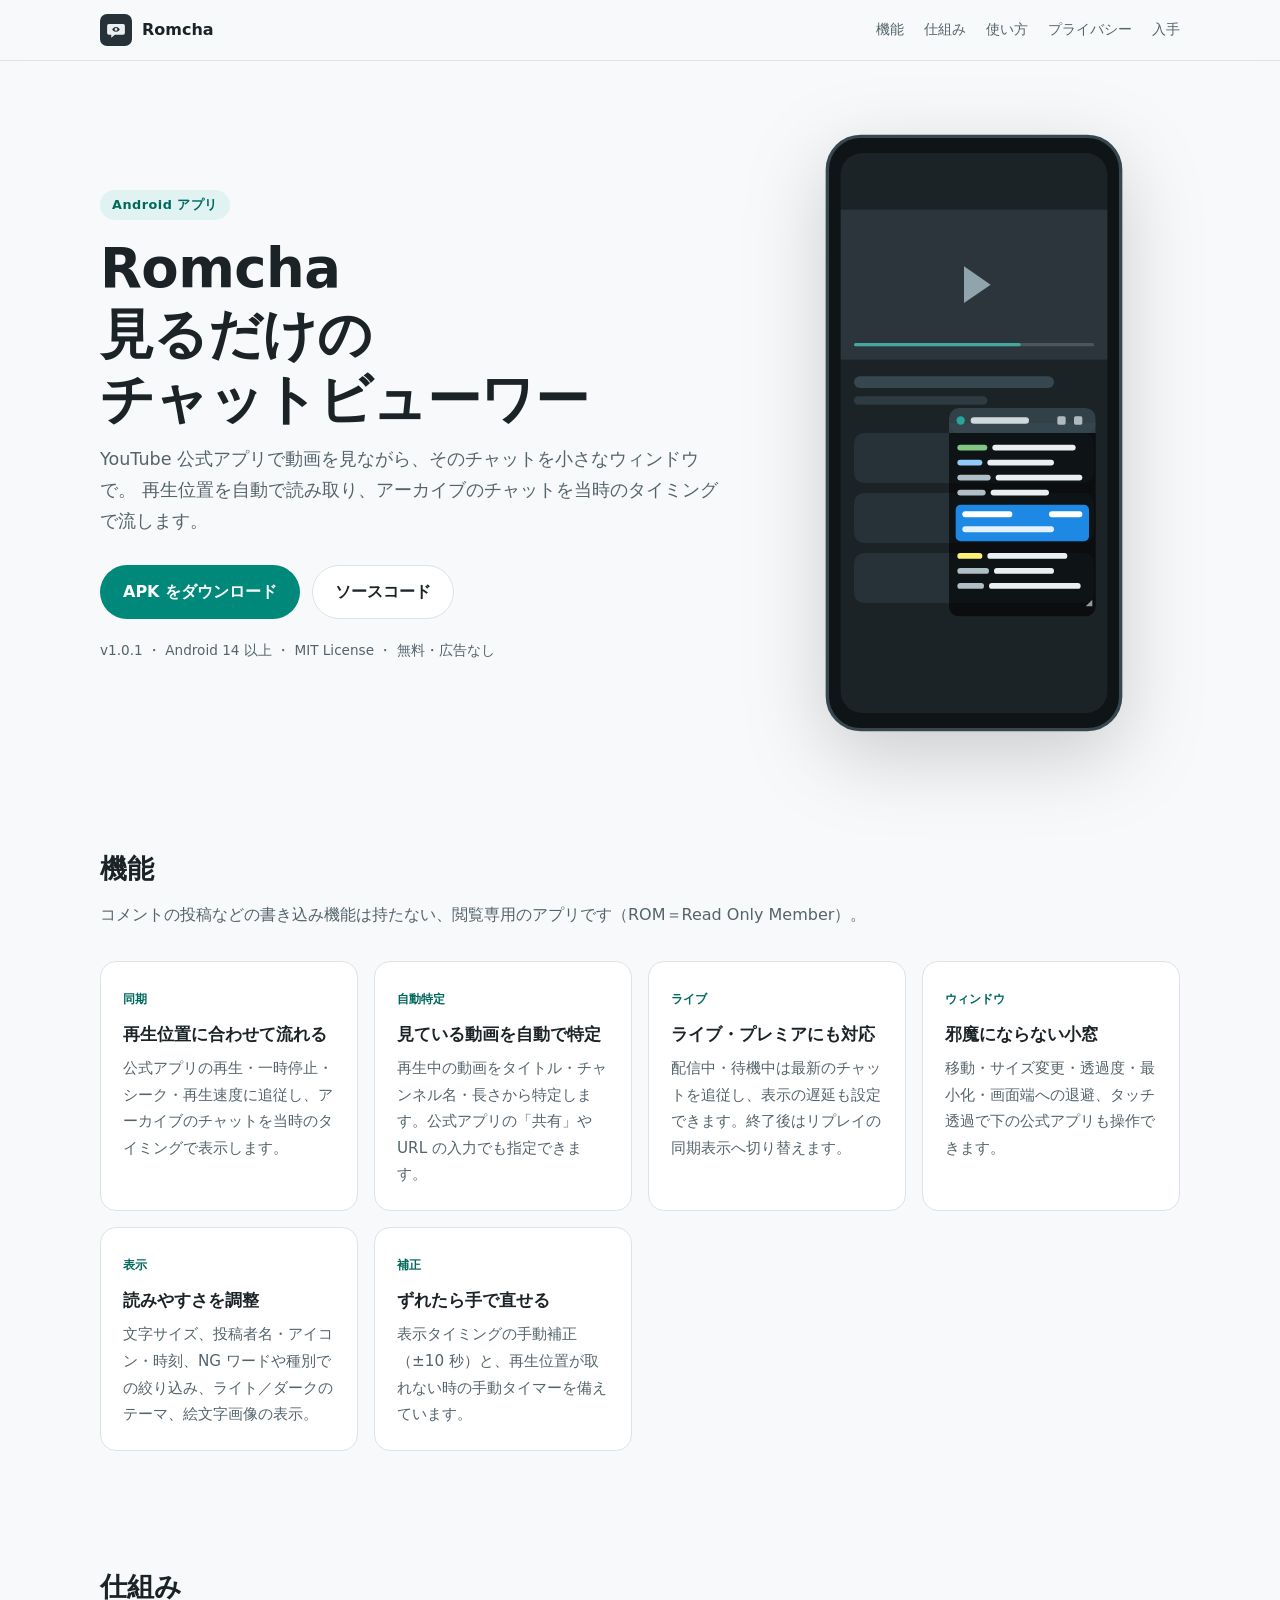
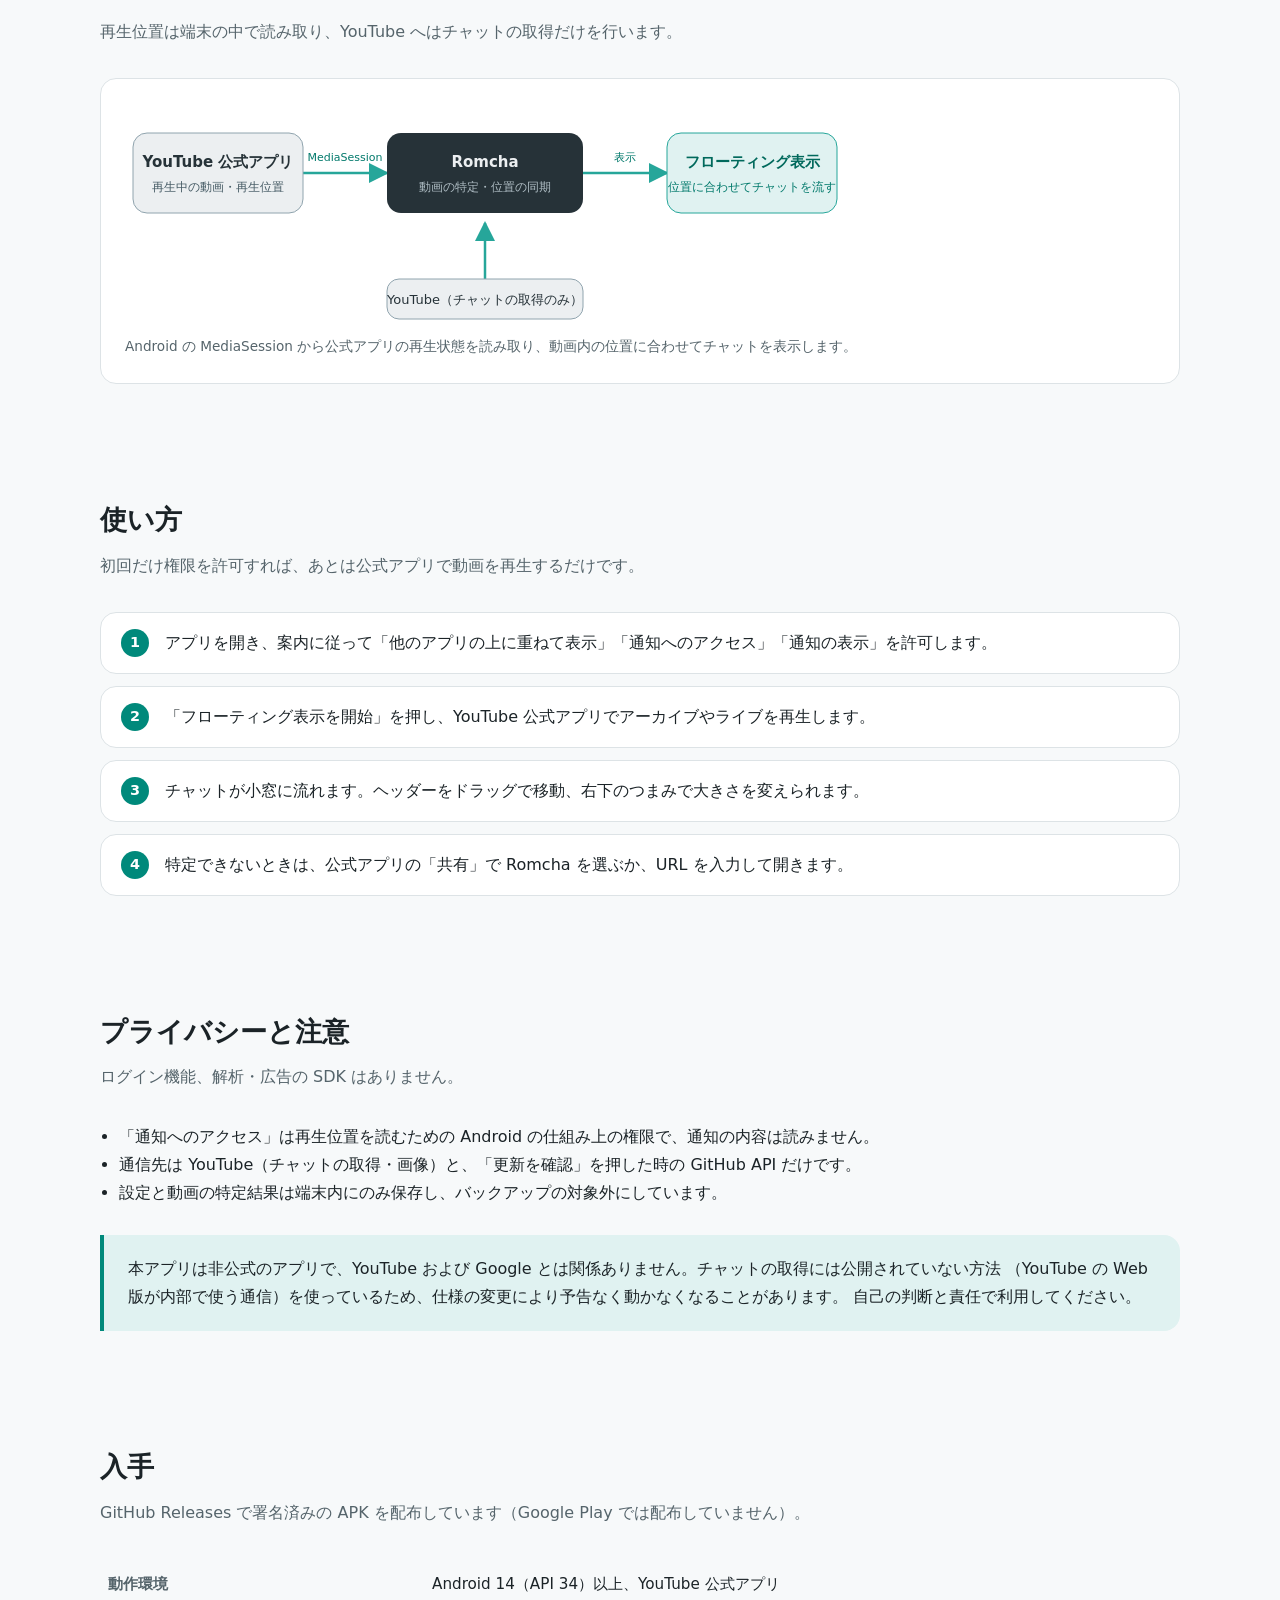
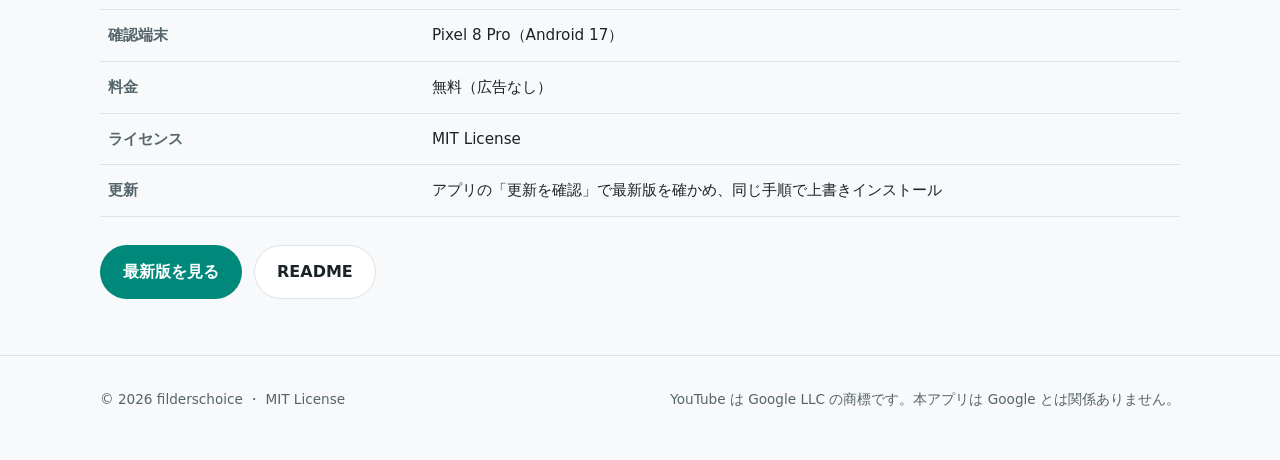
==== index.html @ c7da594e "docs: 📝 v1.0.1 の公開を README・site・DESIGN・BACKLOG・CHANGELOG へ反映 (#8) v1.0.1 の GitHub Release 公開（タグ v1.0" ====
<!doctype html>
<!--
  アプリ紹介ポートフォリオ（テンプレート兼 Romcha 版）。使い方は site/README.md。
  他アプリへ流用するときは「TEMPLATE:」の付いた箇所を差し替え、不要なセクションは丸ごと削除する。
  外部フォント・外部スクリプトは読み込まない（閲覧者の情報を第三者へ送らないため）。
-->
<html lang="ja">
<head>
  <meta charset="utf-8">
  <meta name="viewport" content="width=device-width, initial-scale=1">
  <!-- TEMPLATE: タイトル・説明・テーマ色 -->
  <title>Romcha（ロムチャ）— 見るだけのフローティングチャットビューワー</title>
  <meta name="description" content="YouTube 公式アプリと同期して、アーカイブやライブのチャットをフローティングウィンドウで表示する Android アプリ。">
  <meta name="theme-color" content="#263238">
  <meta property="og:type" content="website">
  <meta property="og:title" content="Romcha（ロムチャ）">
  <meta property="og:description" content="YouTube 公式アプリと同期する、見るだけのフローティングチャットビューワー（Android）">
  <link rel="icon" href="assets/icon.svg" type="image/svg+xml">
  <link rel="stylesheet" href="style.css">
</head>
<body>
  <header class="site-header">
    <div class="container">
      <a class="brand" href="#top">
        <img src="assets/icon.svg" alt="" width="32" height="32">
        <span>Romcha</span>
      </a>
      <nav class="nav" aria-label="ページ内の移動">
        <a href="#features">機能</a>
        <a href="#how">仕組み</a>
        <a href="#usage">使い方</a>
        <a href="#privacy">プライバシー</a>
        <a href="#download">入手</a>
      </nav>
    </div>
  </header>

  <main id="top">
    <!-- ================= ヒーロー ================= -->
    <section class="hero">
      <div class="container">
        <div>
          <!-- TEMPLATE: 分類・アプリ名・一言説明・ボタン -->
          <span class="eyebrow">Android アプリ</span>
          <h1>Romcha<br>見るだけの<br>チャットビューワー</h1>
          <p class="lead">
            YouTube 公式アプリで動画を見ながら、そのチャットを小さなウィンドウで。
            再生位置を自動で読み取り、アーカイブのチャットを当時のタイミングで流します。
          </p>
          <div class="actions">
            <a class="button primary" href="https://github.com/filderschoice/romcha/releases/latest">APK をダウンロード</a>
            <a class="button" href="https://github.com/filderschoice/romcha">ソースコード</a>
          </div>
          <p class="meta">v1.0.1 ・ Android 14 以上 ・ MIT License ・ 無料・広告なし</p>
        </div>
        <div class="hero-visual">
          <img src="assets/screen.svg" alt="動画アプリの上に半透明のチャットウィンドウが重なる画面の図解" width="360" height="720">
        </div>
      </div>
    </section>

    <!-- ================= 機能 ================= -->
    <section id="features">
      <div class="container">
        <h2>機能</h2>
        <p class="section-lead">コメントの投稿などの書き込み機能は持たない、閲覧専用のアプリです（ROM＝Read Only Member）。</p>
        <!-- TEMPLATE: 機能カード（1 枚 = 1 つの li） -->
        <ul class="features">
          <li class="card">
            <span class="tag">同期</span>
            <h3>再生位置に合わせて流れる</h3>
            <p>公式アプリの再生・一時停止・シーク・再生速度に追従し、アーカイブのチャットを当時のタイミングで表示します。</p>
          </li>
          <li class="card">
            <span class="tag">自動特定</span>
            <h3>見ている動画を自動で特定</h3>
            <p>再生中の動画をタイトル・チャンネル名・長さから特定します。公式アプリの「共有」や URL の入力でも指定できます。</p>
          </li>
          <li class="card">
            <span class="tag">ライブ</span>
            <h3>ライブ・プレミアにも対応</h3>
            <p>配信中・待機中は最新のチャットを追従し、表示の遅延も設定できます。終了後はリプレイの同期表示へ切り替えます。</p>
          </li>
          <li class="card">
            <span class="tag">ウィンドウ</span>
            <h3>邪魔にならない小窓</h3>
            <p>移動・サイズ変更・透過度・最小化・画面端への退避、タッチ透過で下の公式アプリも操作できます。</p>
          </li>
          <li class="card">
            <span class="tag">表示</span>
            <h3>読みやすさを調整</h3>
            <p>文字サイズ、投稿者名・アイコン・時刻、NG ワードや種別での絞り込み、ライト／ダークのテーマ、絵文字画像の表示。</p>
          </li>
          <li class="card">
            <span class="tag">補正</span>
            <h3>ずれたら手で直せる</h3>
            <p>表示タイミングの手動補正（±10 秒）と、再生位置が取れない時の手動タイマーを備えています。</p>
          </li>
        </ul>
      </div>
    </section>

    <!-- ================= 仕組み ================= -->
    <section id="how">
      <div class="container">
        <h2>仕組み</h2>
        <p class="section-lead">再生位置は端末の中で読み取り、YouTube へはチャットの取得だけを行います。</p>
        <!-- TEMPLATE: 構成図 -->
        <figure class="figure">
          <img src="assets/how-it-works.svg" alt="公式アプリの再生位置を Romcha が読み取り、YouTube から取得したチャットを位置に合わせてフローティング表示する流れ" width="720" height="220">
          <figcaption>
            Android の MediaSession から公式アプリの再生状態を読み取り、動画内の位置に合わせてチャットを表示します。
          </figcaption>
        </figure>
      </div>
    </section>

    <!-- ================= 使い方 ================= -->
    <section id="usage">
      <div class="container">
        <h2>使い方</h2>
        <p class="section-lead">初回だけ権限を許可すれば、あとは公式アプリで動画を再生するだけです。</p>
        <!-- TEMPLATE: 手順（1 行 = 1 つの li） -->
        <ol class="steps">
          <li>アプリを開き、案内に従って「他のアプリの上に重ねて表示」「通知へのアクセス」「通知の表示」を許可します。</li>
          <li>「フローティング表示を開始」を押し、YouTube 公式アプリでアーカイブやライブを再生します。</li>
          <li>チャットが小窓に流れます。ヘッダーをドラッグで移動、右下のつまみで大きさを変えられます。</li>
          <li>特定できないときは、公式アプリの「共有」で Romcha を選ぶか、URL を入力して開きます。</li>
        </ol>
      </div>
    </section>

    <!-- ================= プライバシーと注意 ================= -->
    <section id="privacy">
      <div class="container">
        <h2>プライバシーと注意</h2>
        <p class="section-lead">ログイン機能、解析・広告の SDK はありません。</p>
        <!-- TEMPLATE: プライバシー（箇条書き）と免責（notice） -->
        <ul class="plain-list">
          <li>「通知へのアクセス」は再生位置を読むための Android の仕組み上の権限で、通知の内容は読みません。</li>
          <li>通信先は YouTube（チャットの取得・画像）と、「更新を確認」を押した時の GitHub API だけです。</li>
          <li>設定と動画の特定結果は端末内にのみ保存し、バックアップの対象外にしています。</li>
        </ul>
        <div class="notice spaced">
          <p>
            本アプリは非公式のアプリで、YouTube および Google とは関係ありません。チャットの取得には公開されていない方法
            （YouTube の Web 版が内部で使う通信）を使っているため、仕様の変更により予告なく動かなくなることがあります。
            自己の判断と責任で利用してください。
          </p>
        </div>
      </div>
    </section>

    <!-- ================= 入手 ================= -->
    <section id="download">
      <div class="container">
        <h2>入手</h2>
        <p class="section-lead">GitHub Releases で署名済みの APK を配布しています（Google Play では配布していません）。</p>
        <!-- TEMPLATE: 仕様表とボタン -->
        <table class="spec">
          <tbody>
            <tr><th scope="row">動作環境</th><td>Android 14（API 34）以上、YouTube 公式アプリ</td></tr>
            <tr><th scope="row">確認端末</th><td>Pixel 8 Pro（Android 17）</td></tr>
            <tr><th scope="row">料金</th><td>無料（広告なし）</td></tr>
            <tr><th scope="row">ライセンス</th><td>MIT License</td></tr>
            <tr><th scope="row">更新</th><td>アプリの「更新を確認」で最新版を確かめ、同じ手順で上書きインストール</td></tr>
          </tbody>
        </table>
        <div class="actions spaced">
          <a class="button primary" href="https://github.com/filderschoice/romcha/releases/latest">最新版を見る</a>
          <a class="button" href="https://github.com/filderschoice/romcha#readme">README</a>
        </div>
      </div>
    </section>
  </main>

  <footer class="site-footer">
    <div class="container">
      <!-- TEMPLATE: 著作権表記・リンク -->
      <span>© 2026 filderschoice ・ MIT License</span>
      <span>YouTube は Google LLC の商標です。本アプリは Google とは関係ありません。</span>
    </div>
  </footer>
</body>
</html>
---- style.css ----
/*
 * アプリ紹介ポートフォリオの共通スタイル（テンプレート）。
 * 他アプリへ流用するときは、原則として :root の「アプリごとに変える値」だけを差し替える。
 * 外部フォント・外部スクリプトは読み込まない（閲覧者の情報を第三者へ送らないため）。
 */

:root {
  /* ---- アプリごとに変える値 ---- */
  --accent: #00897b;
  --accent-strong: #00695c;
  --accent-soft: #e0f2f1;

  /* ---- 共通の値 ---- */
  --bg: #f7f9fa;
  --surface: #ffffff;
  --text: #1b2327;
  --muted: #55646b;
  --border: #dde3e6;
  --radius: 16px;
  --max: 1080px;
  --font: system-ui, -apple-system, "Segoe UI", "Hiragino Sans", "Noto Sans JP", "Yu Gothic UI", sans-serif;
  color-scheme: light dark;
}

@media (prefers-color-scheme: dark) {
  :root {
    --accent: #4db6ac;
    --accent-strong: #80cbc4;
    --accent-soft: #12302d;
    --bg: #0f1417;
    --surface: #171e22;
    --text: #e8eef0;
    --muted: #a2b1b7;
    --border: #2a353b;
  }
}

*,
*::before,
*::after {
  box-sizing: border-box;
}

html {
  scroll-behavior: smooth;
}

body {
  margin: 0;
  background: var(--bg);
  color: var(--text);
  font-family: var(--font);
  line-height: 1.75;
  -webkit-font-smoothing: antialiased;
}

img {
  max-width: 100%;
  height: auto;
  display: block;
}

a {
  color: var(--accent-strong);
}

.container {
  width: min(100% - 32px, var(--max));
  margin-inline: auto;
}

/* ---- ヘッダー ---- */
.site-header {
  position: sticky;
  top: 0;
  z-index: 10;
  background: color-mix(in srgb, var(--bg) 85%, transparent);
  backdrop-filter: blur(10px);
  border-bottom: 1px solid var(--border);
}

.site-header .container {
  display: flex;
  align-items: center;
  justify-content: space-between;
  gap: 16px;
  min-height: 60px;
}

.brand {
  display: flex;
  align-items: center;
  gap: 10px;
  font-weight: 700;
  color: var(--text);
  text-decoration: none;
}

.brand img {
  width: 32px;
  height: 32px;
}

.nav {
  display: flex;
  gap: 20px;
  font-size: 0.9rem;
}

.nav a {
  color: var(--muted);
  text-decoration: none;
}

.nav a:hover {
  color: var(--text);
}

/* ---- ヒーロー ---- */
.hero {
  padding: 72px 0 56px;
}

.hero .container {
  display: grid;
  grid-template-columns: 1.2fr 0.8fr;
  align-items: center;
  gap: 48px;
}

.eyebrow {
  display: inline-block;
  padding: 4px 12px;
  border-radius: 999px;
  background: var(--accent-soft);
  color: var(--accent-strong);
  font-size: 0.8rem;
  font-weight: 700;
  letter-spacing: 0.04em;
}

.hero h1 {
  margin: 16px 0 12px;
  font-size: clamp(2.2rem, 5vw, 3.4rem);
  line-height: 1.2;
  letter-spacing: -0.01em;
}

.hero .lead {
  margin: 0 0 28px;
  color: var(--muted);
  font-size: 1.1rem;
}

.actions {
  display: flex;
  flex-wrap: wrap;
  gap: 12px;
}

.button {
  display: inline-flex;
  align-items: center;
  padding: 12px 22px;
  border-radius: 999px;
  border: 1px solid var(--border);
  background: var(--surface);
  color: var(--text);
  font-weight: 700;
  text-decoration: none;
}

.button.primary {
  border-color: transparent;
  background: var(--accent);
  color: #fff;
}

.button:hover {
  filter: brightness(1.05);
}

.meta {
  margin-top: 20px;
  color: var(--muted);
  font-size: 0.85rem;
}

.hero-visual img {
  width: min(100%, 300px);
  margin-inline: auto;
  filter: drop-shadow(0 24px 40px rgb(0 0 0 / 0.18));
}

/* ---- セクション共通 ---- */
section {
  padding: 56px 0;
}

section h2 {
  margin: 0 0 8px;
  font-size: 1.7rem;
}

.section-lead {
  margin: 0 0 32px;
  color: var(--muted);
}

/* ---- 機能のカード ---- */
.features {
  display: grid;
  grid-template-columns: repeat(auto-fit, minmax(240px, 1fr));
  gap: 16px;
  padding: 0;
  margin: 0;
  list-style: none;
}

.card {
  padding: 22px;
  border: 1px solid var(--border);
  border-radius: var(--radius);
  background: var(--surface);
}

.card h3 {
  margin: 0 0 6px;
  font-size: 1.05rem;
}

.card p {
  margin: 0;
  color: var(--muted);
  font-size: 0.95rem;
}

.card .tag {
  display: inline-block;
  margin-bottom: 10px;
  color: var(--accent-strong);
  font-size: 0.75rem;
  font-weight: 700;
}

/* ---- 図 ---- */
.figure {
  margin: 0;
  padding: 24px;
  border: 1px solid var(--border);
  border-radius: var(--radius);
  background: var(--surface);
}

.figure figcaption {
  margin-top: 12px;
  color: var(--muted);
  font-size: 0.85rem;
}

/* ---- 手順 ---- */
.steps {
  display: grid;
  gap: 12px;
  padding: 0;
  margin: 0;
  list-style: none;
  counter-reset: step;
}

.steps li {
  position: relative;
  padding: 16px 20px 16px 64px;
  border: 1px solid var(--border);
  border-radius: var(--radius);
  background: var(--surface);
  counter-increment: step;
}

.steps li::before {
  content: counter(step);
  position: absolute;
  left: 20px;
  top: 16px;
  display: grid;
  place-items: center;
  width: 28px;
  height: 28px;
  border-radius: 50%;
  background: var(--accent);
  color: #fff;
  font-weight: 700;
  font-size: 0.9rem;
}

/* ---- 注意書き ---- */
.notice {
  padding: 20px 24px;
  border-left: 4px solid var(--accent);
  border-radius: 0 var(--radius) var(--radius) 0;
  background: var(--accent-soft);
}

.notice p {
  margin: 0;
}

.plain-list {
  margin: 0;
  padding-left: 1.2em;
}

/* ---- 仕様の表 ---- */
.spec {
  width: 100%;
  border-collapse: collapse;
  font-size: 0.95rem;
}

.spec th,
.spec td {
  padding: 12px 8px;
  border-bottom: 1px solid var(--border);
  text-align: left;
  vertical-align: top;
}

.spec th {
  width: 30%;
  color: var(--muted);
  font-weight: 600;
}

/* ---- フッター ---- */
.site-footer {
  padding: 32px 0 48px;
  border-top: 1px solid var(--border);
  color: var(--muted);
  font-size: 0.85rem;
}

.site-footer .container {
  display: flex;
  flex-wrap: wrap;
  justify-content: space-between;
  gap: 12px;
}

/* ---- スマホ幅 ---- */
@media (max-width: 760px) {
  .nav {
    display: none;
  }

  .hero {
    padding-top: 40px;
  }

  .hero .container {
    grid-template-columns: 1fr;
    gap: 32px;
  }

  .spec th {
    width: 38%;
  }
}

/* ---- 余白の調整 ---- */
.spaced {
  margin-top: 28px;
}
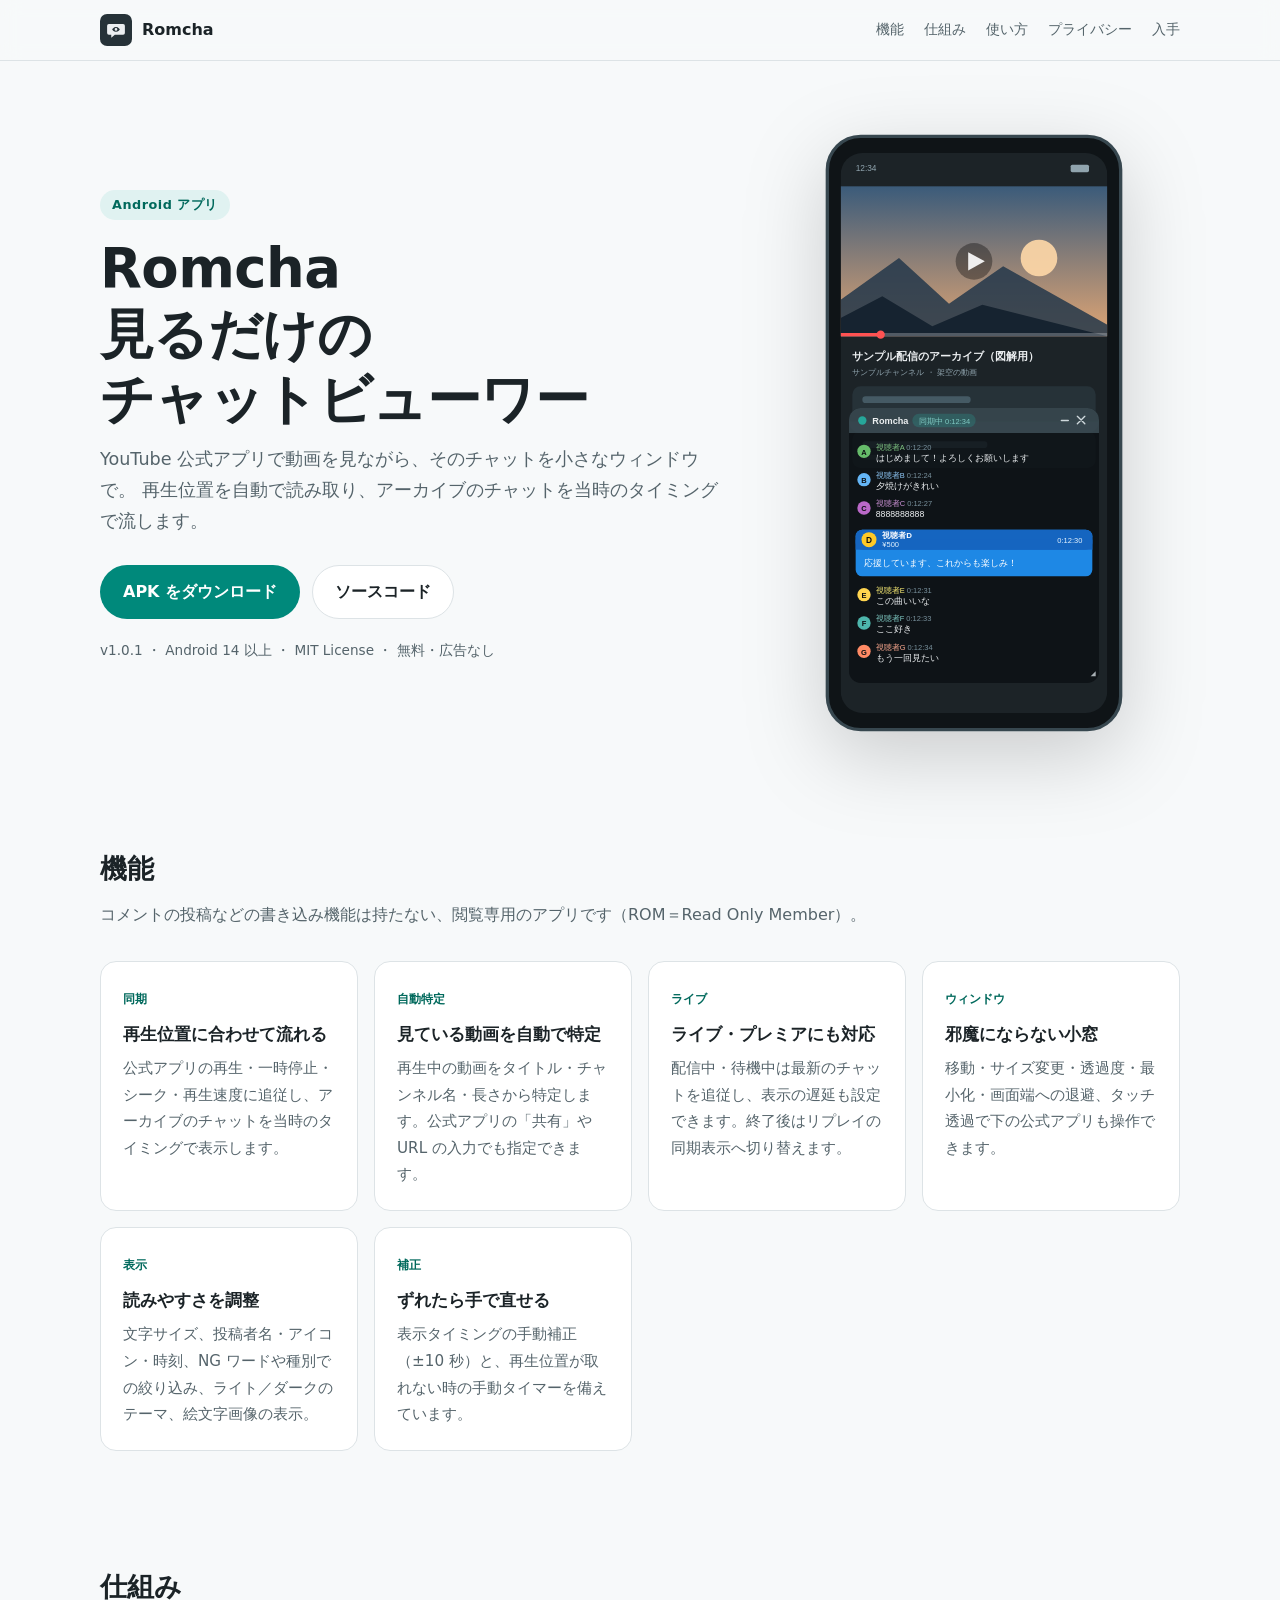
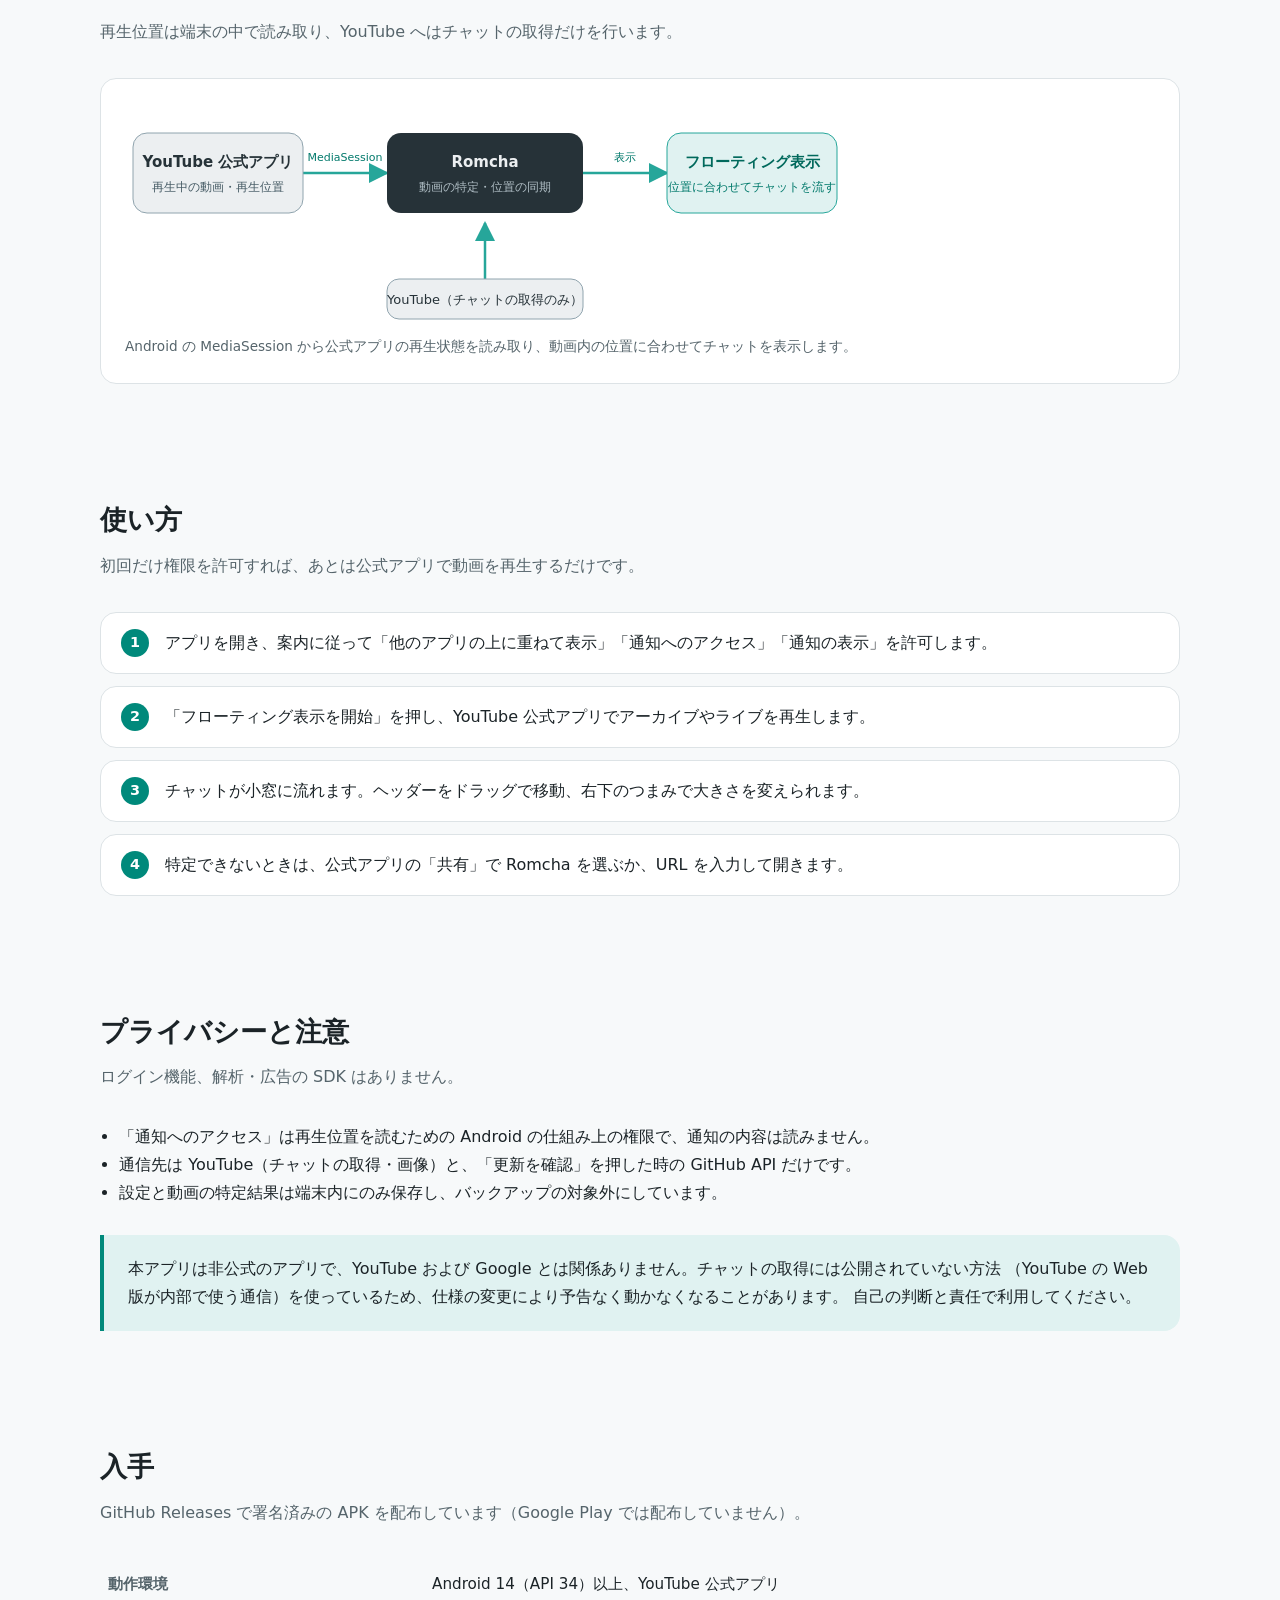
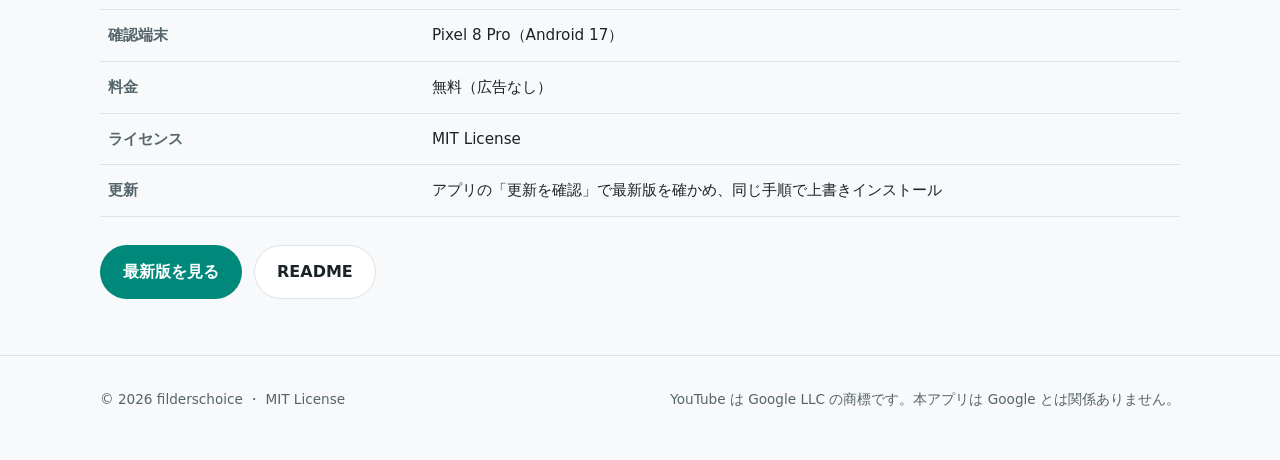
==== commit b73b4378: "docs: リポジトリ公開と GitHub Pages 公開準備 (BL-058 / BL-061 / BL-059) (#11) * docs: 📝 リポジトリの公開と公開時の設定を各ドキュメントへ" ====
--- a/index.html
+++ b/index.html
@@ -13,6 +13,9 @@
   <meta name="description" content="YouTube 公式アプリと同期して、アーカイブやライブのチャットをフローティングウィンドウで表示する Android アプリ。">
   <meta name="theme-color" content="#263238">
   <meta property="og:type" content="website">
+  <!-- TEMPLATE: 公開URL（GitHub Pages）。公開しない場合は og:url と canonical を削除する -->
+  <meta property="og:url" content="https://filderschoice.github.io/romcha/">
+  <link rel="canonical" href="https://filderschoice.github.io/romcha/">
   <meta property="og:title" content="Romcha（ロムチャ）">
   <meta property="og:description" content="YouTube 公式アプリと同期する、見るだけのフローティングチャットビューワー（Android）">
   <link rel="icon" href="assets/icon.svg" type="image/svg+xml">
@@ -54,7 +57,7 @@
           <p class="meta">v1.0.1 ・ Android 14 以上 ・ MIT License ・ 無料・広告なし</p>
         </div>
         <div class="hero-visual">
-          <img src="assets/screen.svg" alt="動画アプリの上に半透明のチャットウィンドウが重なる画面の図解" width="360" height="720">
+          <img src="assets/screen.svg" alt="動画アプリの再生画面の上に、半透明のチャットウィンドウが重なり、動画の位置に合わせてチャットが流れている様子の図解（動画と投稿者名、チャットはすべて架空）" width="360" height="720">
         </div>
       </div>
     </section>
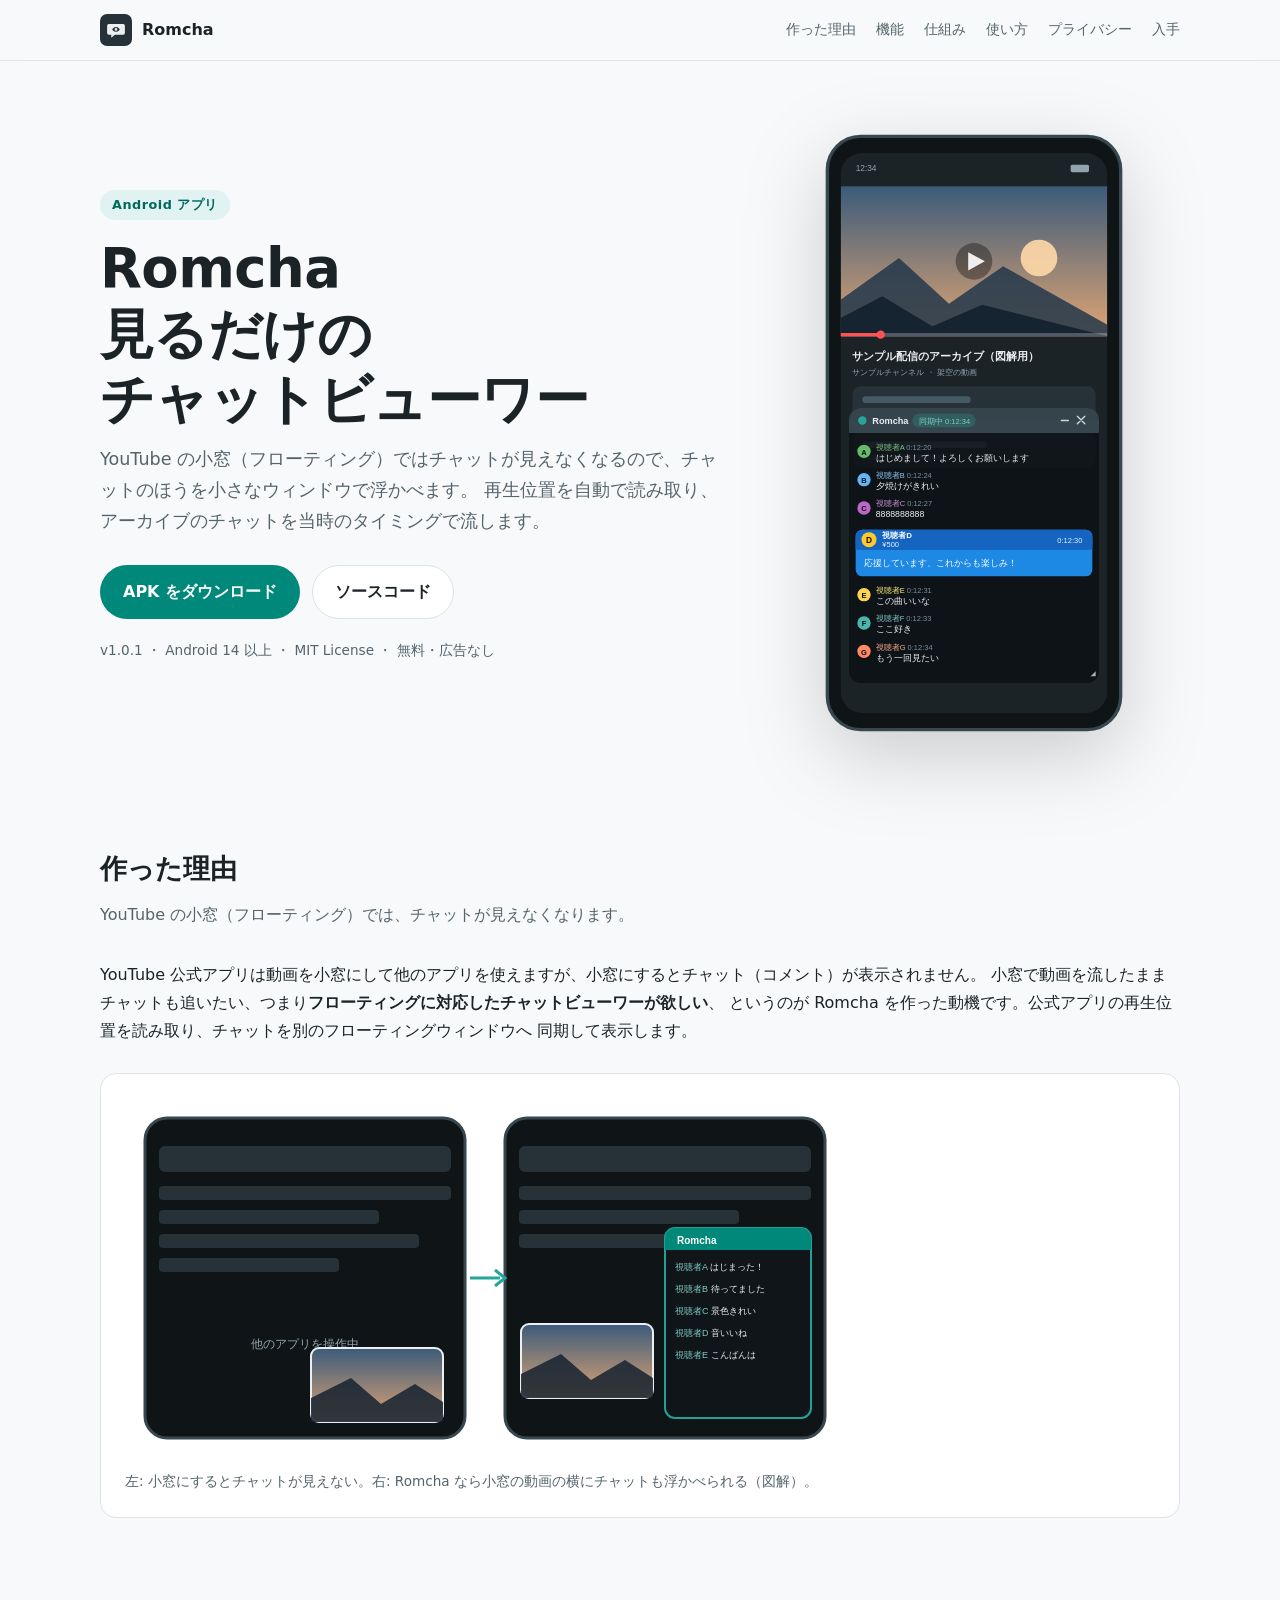
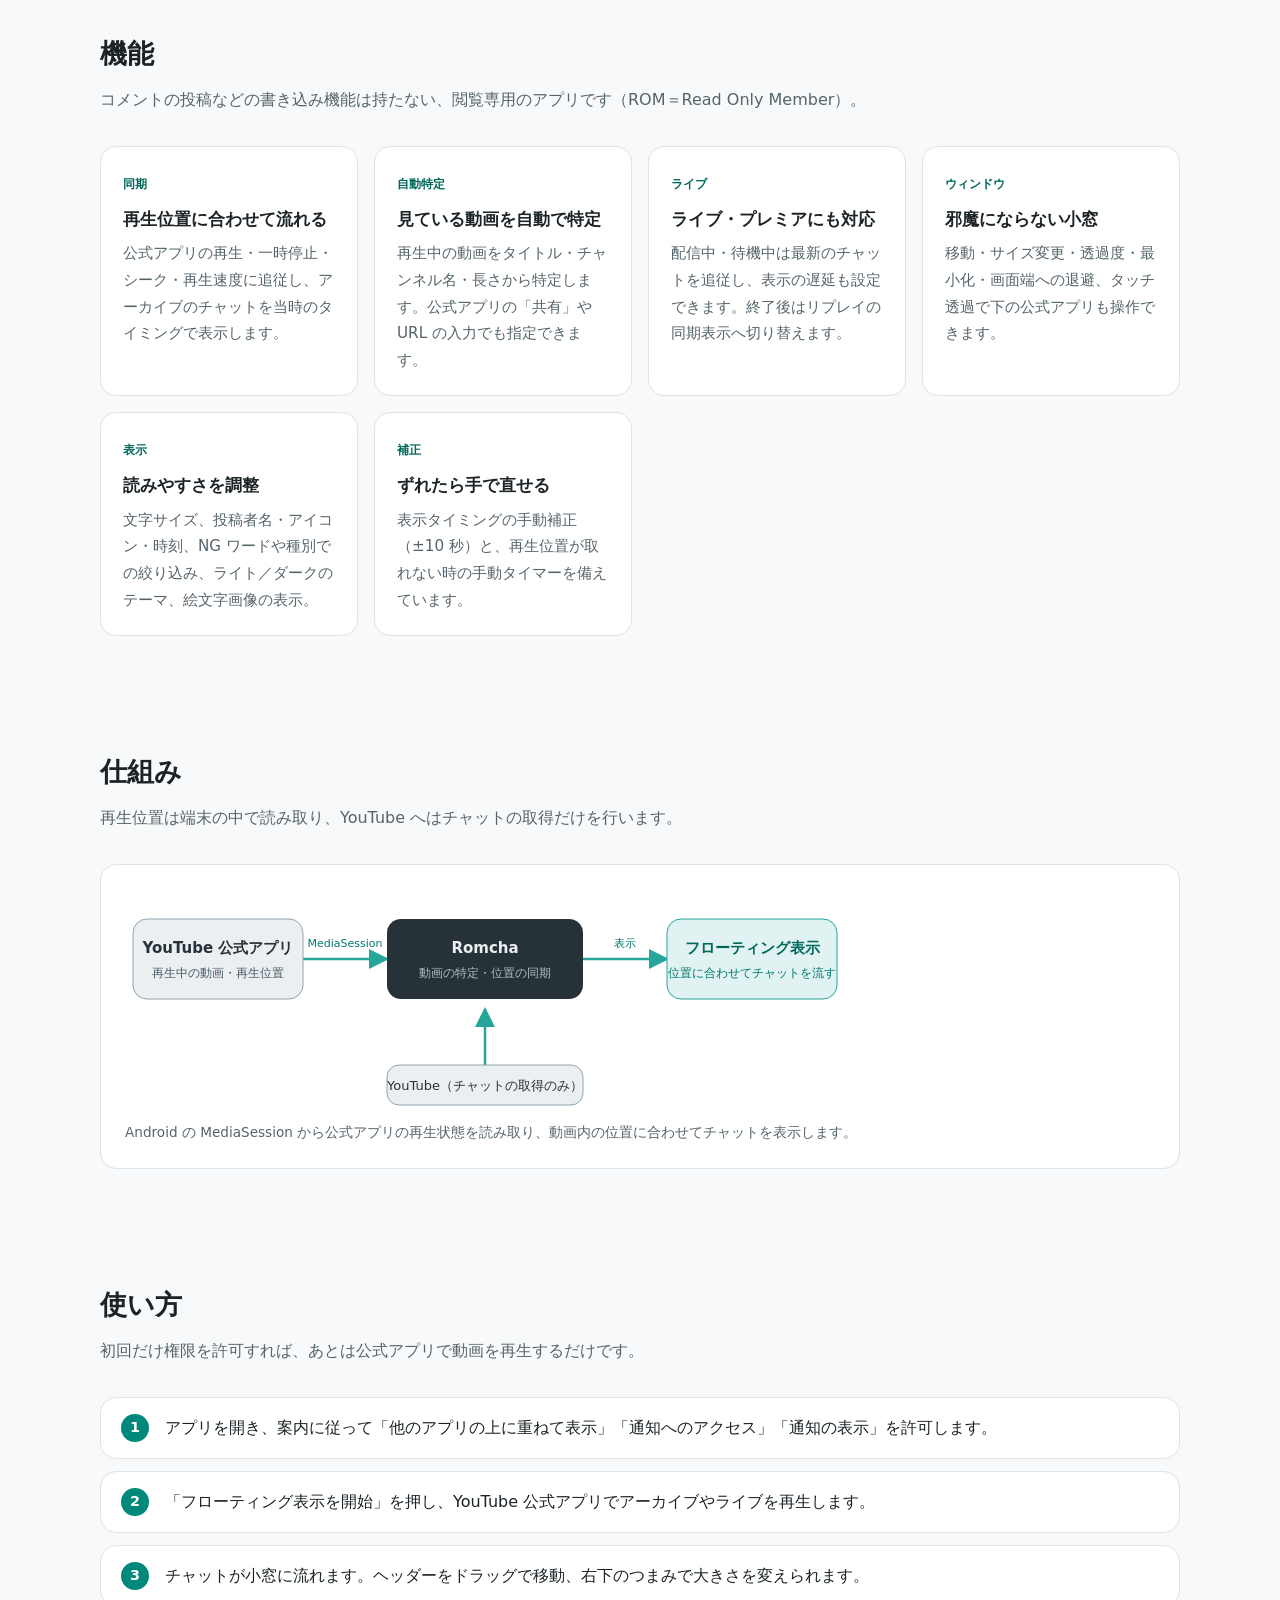
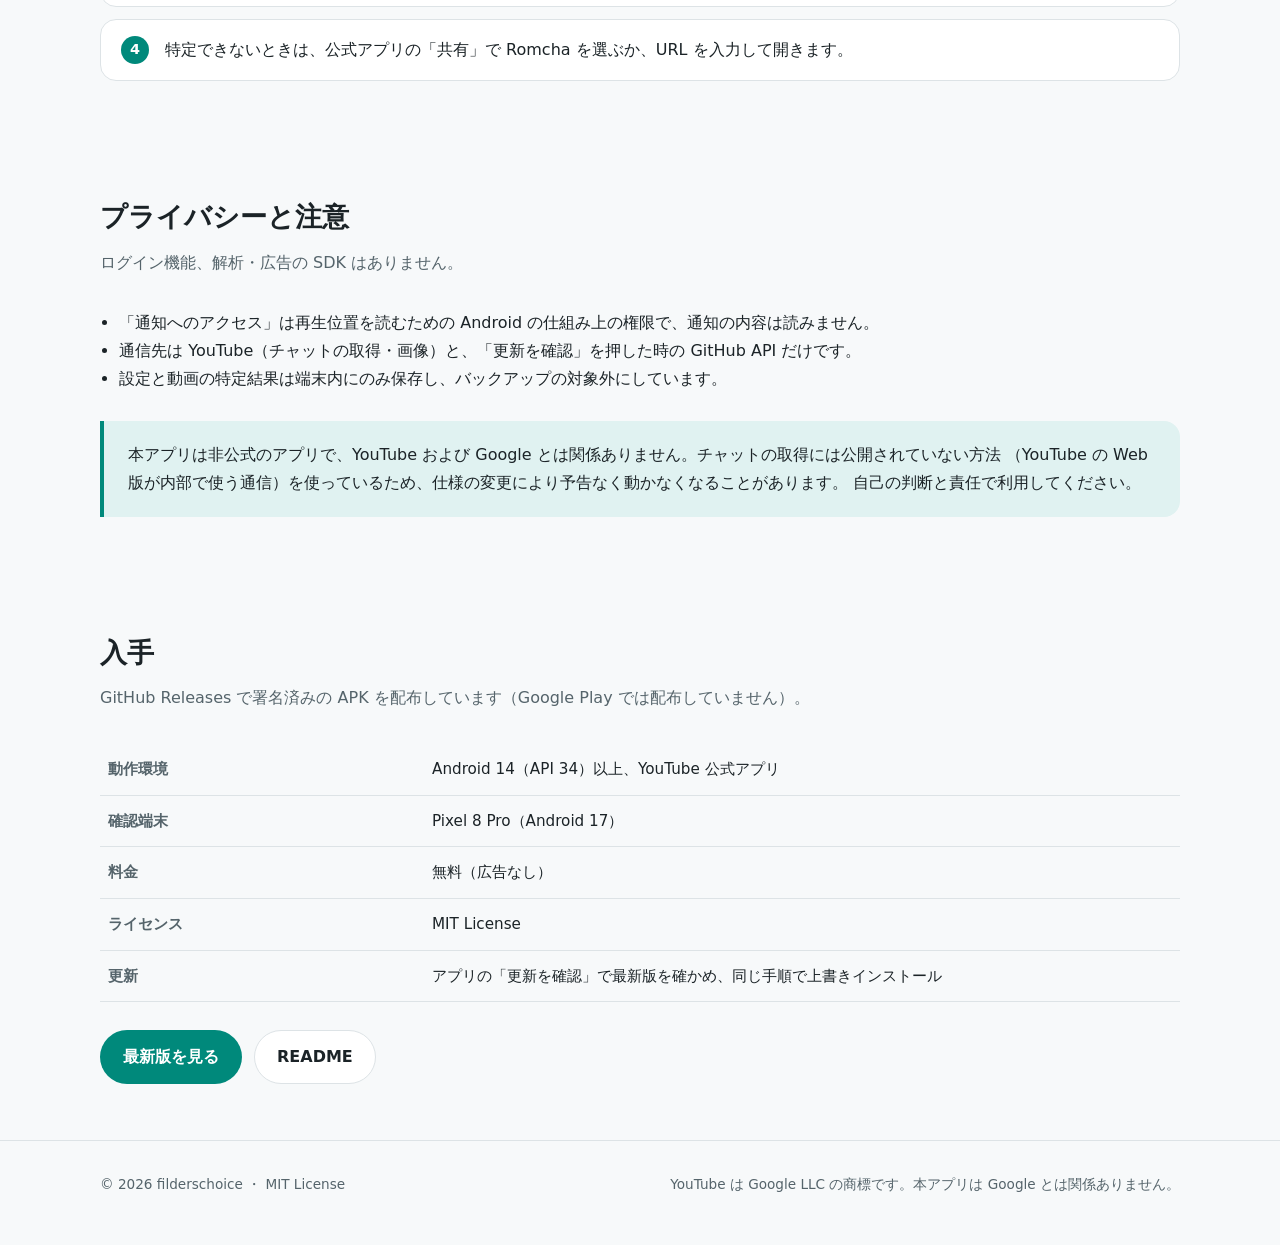
==== commit 0f3eafc7: "docs: 📝 作成背景（小窓ではチャットが見えない）を site・README・DESIGN へ追記 (#13) 対象: ドキュメント最新化（BACKLOG の id なし。記録ファイルの更新はなし" ====
--- a/index.html
+++ b/index.html
@@ -10,7 +10,7 @@
   <meta name="viewport" content="width=device-width, initial-scale=1">
   <!-- TEMPLATE: タイトル・説明・テーマ色 -->
   <title>Romcha（ロムチャ）— 見るだけのフローティングチャットビューワー</title>
-  <meta name="description" content="YouTube 公式アプリと同期して、アーカイブやライブのチャットをフローティングウィンドウで表示する Android アプリ。">
+  <meta name="description" content="YouTube 公式アプリを小窓にするとチャットが見えなくなるため作った、チャットをフローティングウィンドウで表示する Android アプリ。">
   <meta name="theme-color" content="#263238">
   <meta property="og:type" content="website">
   <!-- TEMPLATE: 公開URL（GitHub Pages）。公開しない場合は og:url と canonical を削除する -->
@@ -29,6 +29,7 @@
         <span>Romcha</span>
       </a>
       <nav class="nav" aria-label="ページ内の移動">
+        <a href="#why">作った理由</a>
         <a href="#features">機能</a>
         <a href="#how">仕組み</a>
         <a href="#usage">使い方</a>
@@ -47,7 +48,7 @@
           <span class="eyebrow">Android アプリ</span>
           <h1>Romcha<br>見るだけの<br>チャットビューワー</h1>
           <p class="lead">
-            YouTube 公式アプリで動画を見ながら、そのチャットを小さなウィンドウで。
+            YouTube の小窓（フローティング）ではチャットが見えなくなるので、チャットのほうを小さなウィンドウで浮かべます。
             再生位置を自動で読み取り、アーカイブのチャットを当時のタイミングで流します。
           </p>
           <div class="actions">
@@ -59,6 +60,24 @@
         <div class="hero-visual">
           <img src="assets/screen.svg" alt="動画アプリの再生画面の上に、半透明のチャットウィンドウが重なり、動画の位置に合わせてチャットが流れている様子の図解（動画と投稿者名、チャットはすべて架空）" width="360" height="720">
         </div>
+      </div>
+    </section>
+
+    <!-- ================= 作成の背景 ================= -->
+    <section id="why">
+      <div class="container">
+        <h2>作った理由</h2>
+        <p class="section-lead">YouTube の小窓（フローティング）では、チャットが見えなくなります。</p>
+        <p>
+          YouTube 公式アプリは動画を小窓にして他のアプリを使えますが、小窓にするとチャット（コメント）が表示されません。
+          小窓で動画を流したままチャットも追いたい、つまり<strong>フローティングに対応したチャットビューワーが欲しい</strong>、
+          というのが Romcha を作った動機です。公式アプリの再生位置を読み取り、チャットを別のフローティングウィンドウへ
+          同期して表示します。
+        </p>
+        <figure class="figure spaced">
+          <img src="assets/floating.svg" alt="左は、YouTube 公式アプリの動画を小窓にすると動画だけが隅に出てチャットが見えない図。右は、Romcha を使うと小窓の動画の横にチャットのウィンドウが浮かぶ図（図解で、実際の画面ではありません。名前とチャットは架空）" width="720" height="360">
+          <figcaption>左: 小窓にするとチャットが見えない。右: Romcha なら小窓の動画の横にチャットも浮かべられる（図解）。</figcaption>
+        </figure>
       </div>
     </section>
 
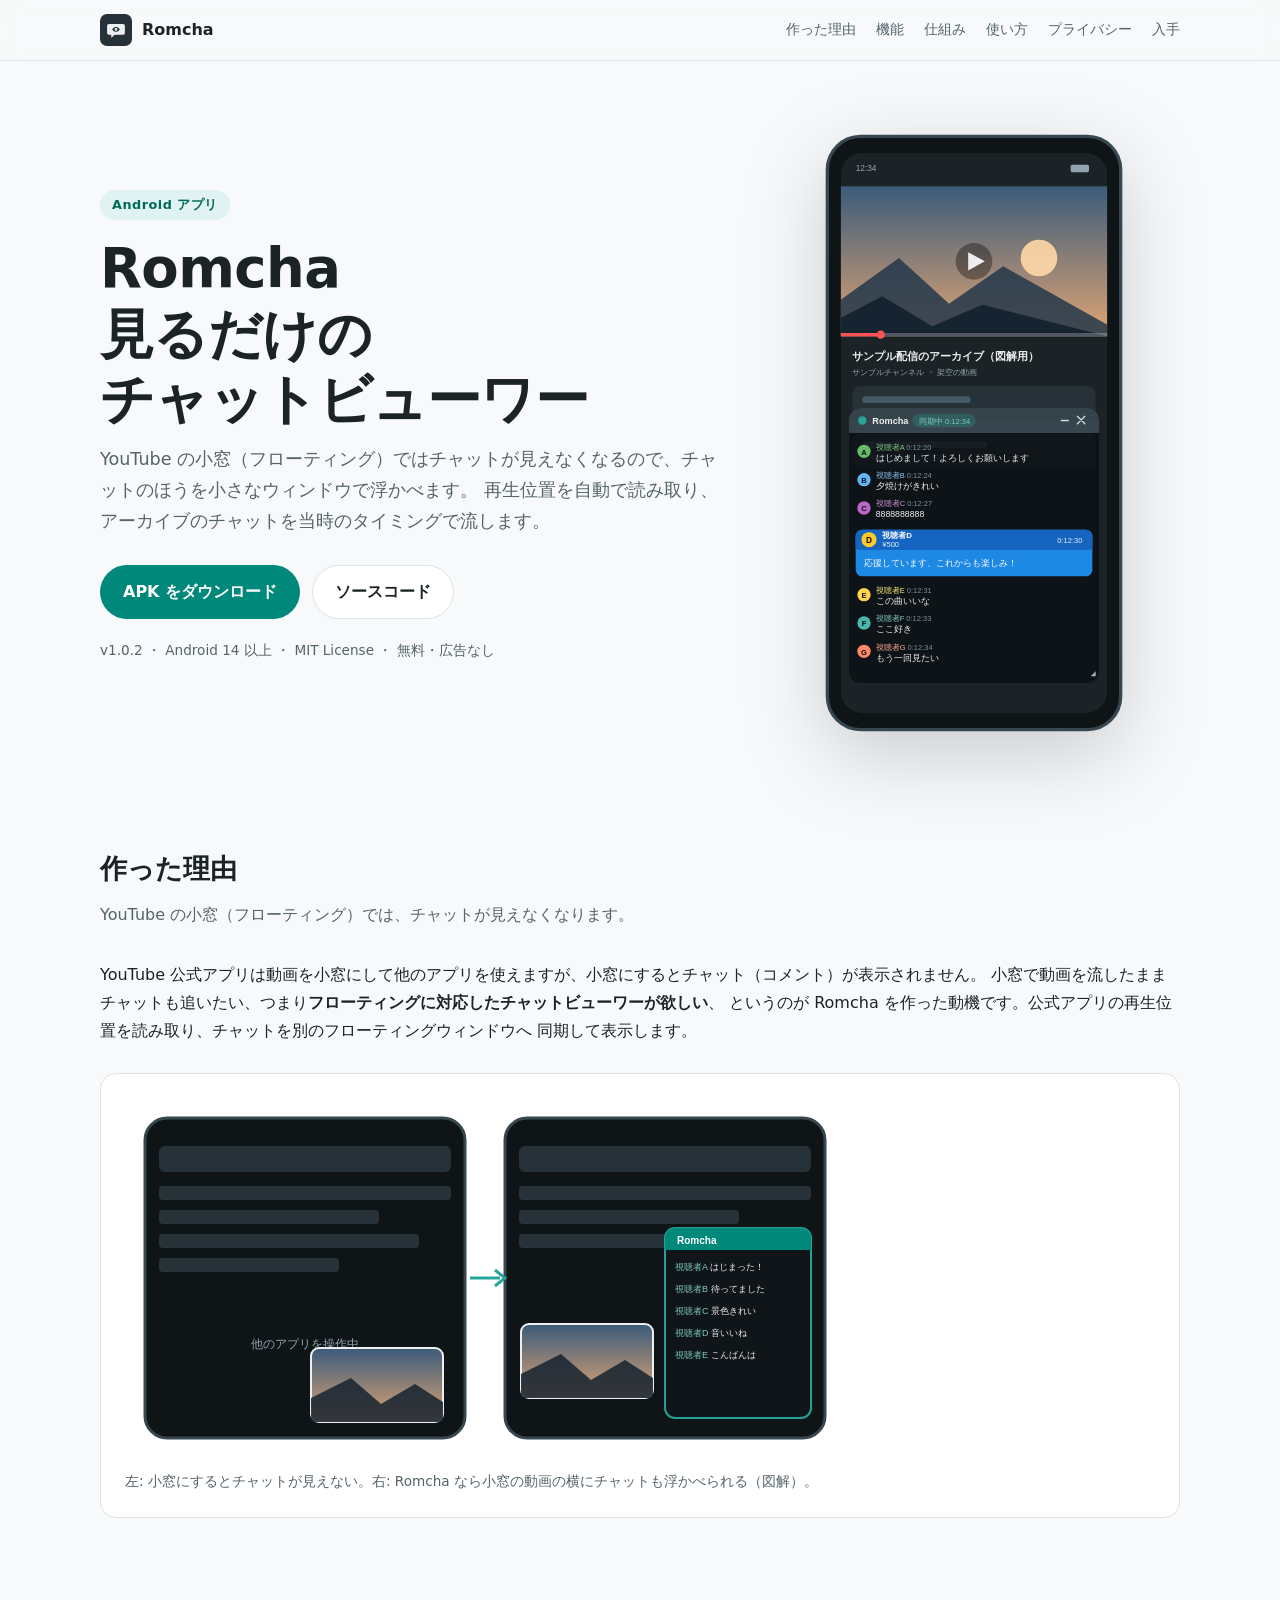
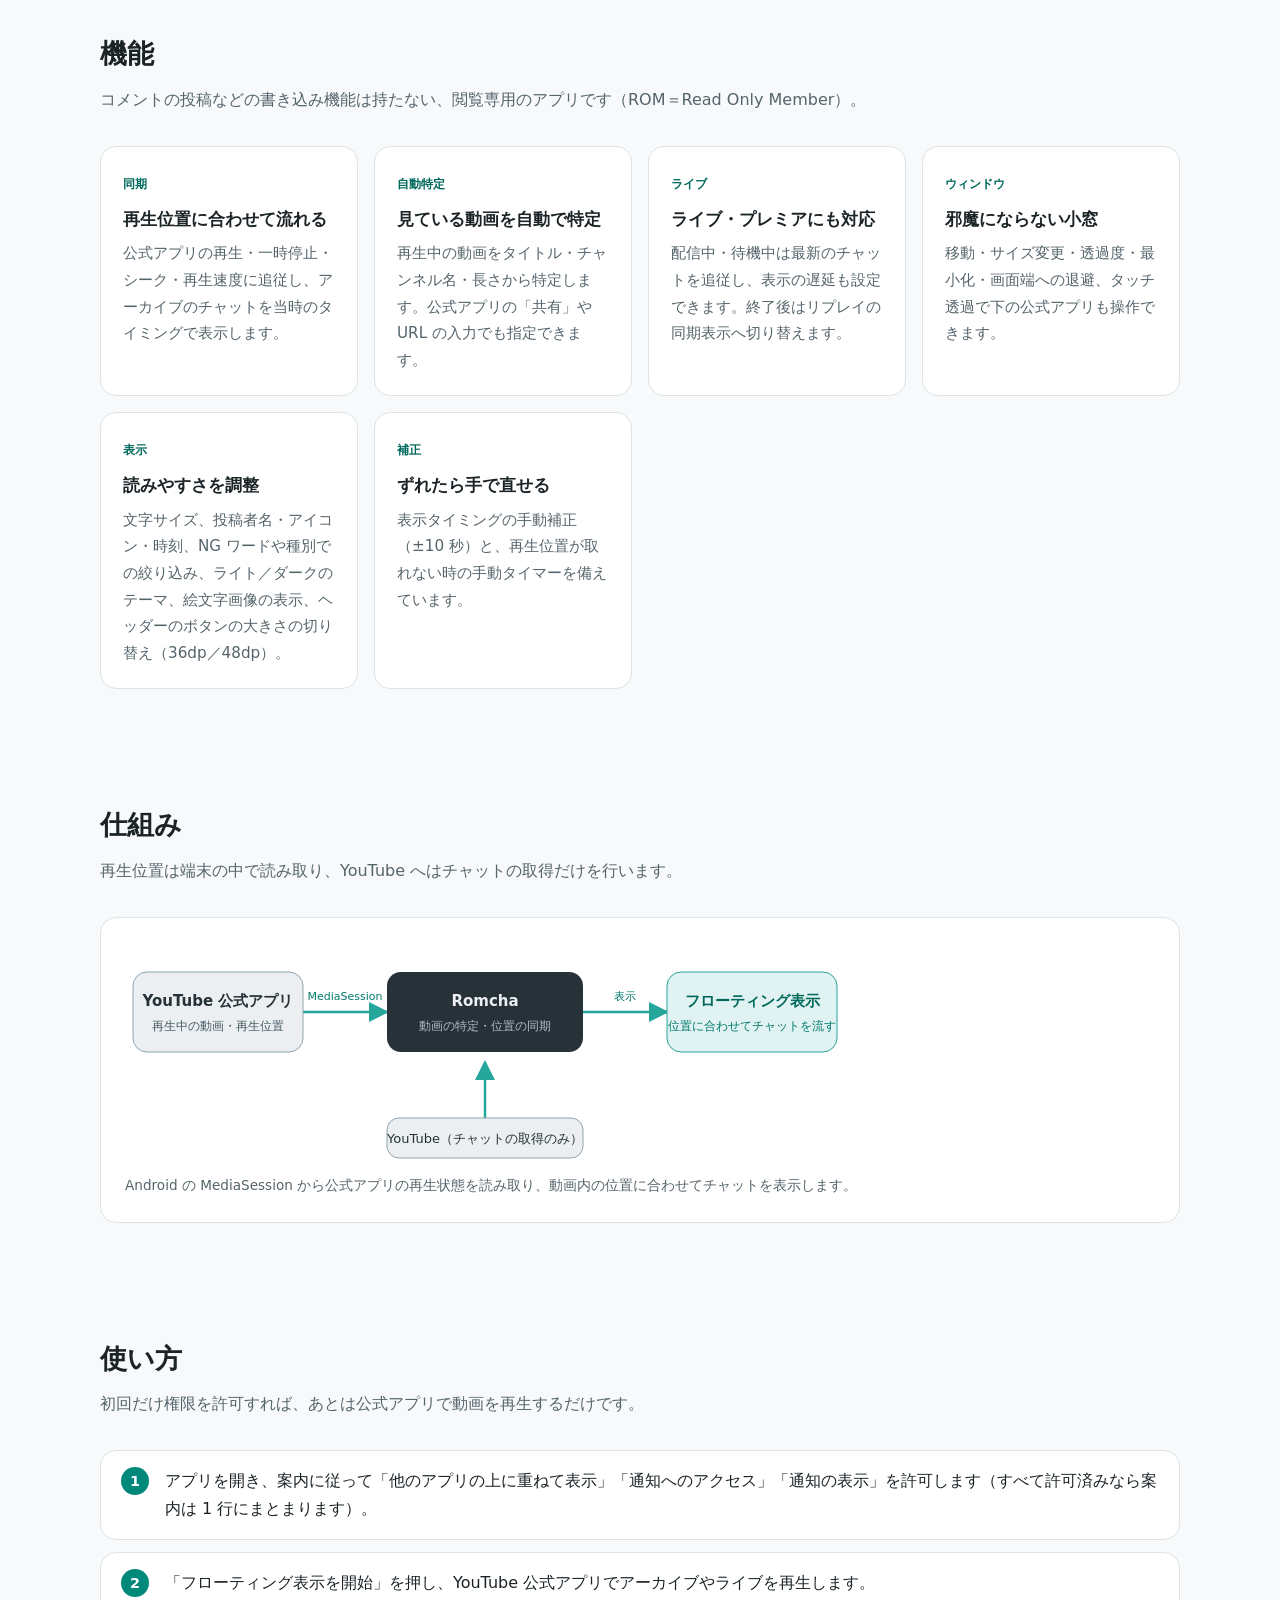
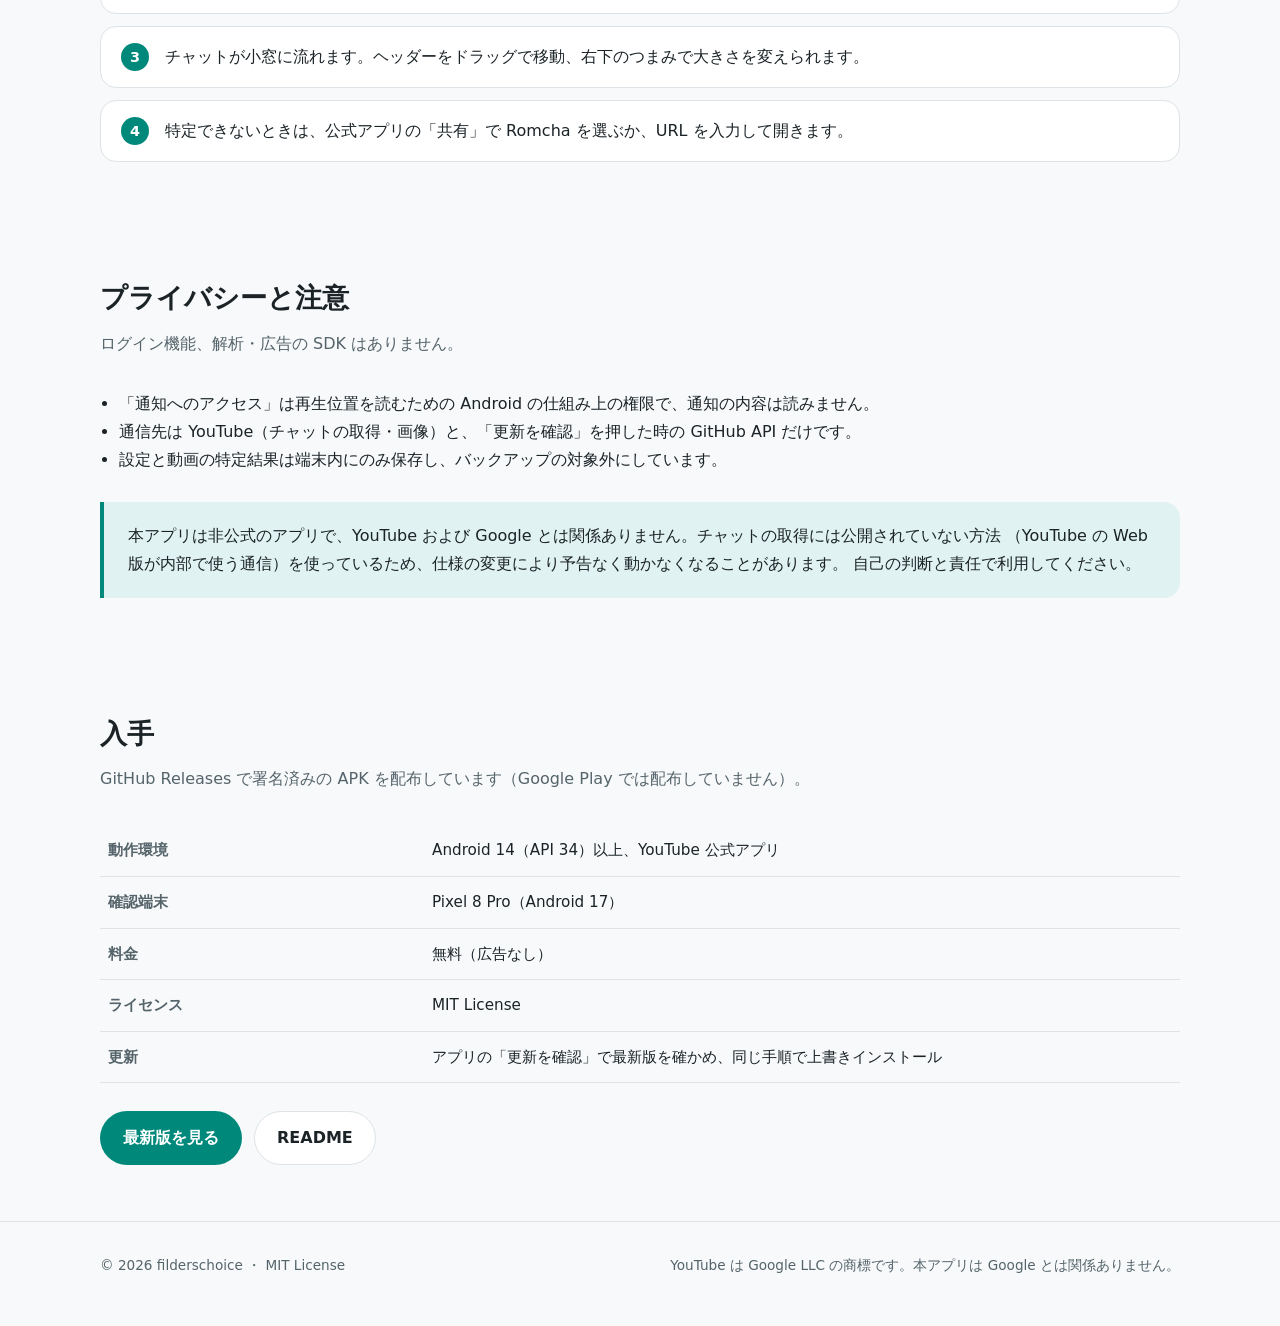
==== commit 9bbccfcf: "docs: 📝 v1.0.2 の公開を README・site・DESIGN・BACKLOG・CHANGELOG へ反映 (#16) Co-authored-by: Claude Sonnet 5.5" ====
--- a/index.html
+++ b/index.html
@@ -55,7 +55,7 @@
             <a class="button primary" href="https://github.com/filderschoice/romcha/releases/latest">APK をダウンロード</a>
             <a class="button" href="https://github.com/filderschoice/romcha">ソースコード</a>
           </div>
-          <p class="meta">v1.0.1 ・ Android 14 以上 ・ MIT License ・ 無料・広告なし</p>
+          <p class="meta">v1.0.2 ・ Android 14 以上 ・ MIT License ・ 無料・広告なし</p>
         </div>
         <div class="hero-visual">
           <img src="assets/screen.svg" alt="動画アプリの再生画面の上に、半透明のチャットウィンドウが重なり、動画の位置に合わせてチャットが流れている様子の図解（動画と投稿者名、チャットはすべて架空）" width="360" height="720">
@@ -111,7 +111,7 @@
           <li class="card">
             <span class="tag">表示</span>
             <h3>読みやすさを調整</h3>
-            <p>文字サイズ、投稿者名・アイコン・時刻、NG ワードや種別での絞り込み、ライト／ダークのテーマ、絵文字画像の表示。</p>
+            <p>文字サイズ、投稿者名・アイコン・時刻、NG ワードや種別での絞り込み、ライト／ダークのテーマ、絵文字画像の表示、ヘッダーのボタンの大きさの切り替え（36dp／48dp）。</p>
           </li>
           <li class="card">
             <span class="tag">補正</span>
@@ -144,7 +144,7 @@
         <p class="section-lead">初回だけ権限を許可すれば、あとは公式アプリで動画を再生するだけです。</p>
         <!-- TEMPLATE: 手順（1 行 = 1 つの li） -->
         <ol class="steps">
-          <li>アプリを開き、案内に従って「他のアプリの上に重ねて表示」「通知へのアクセス」「通知の表示」を許可します。</li>
+          <li>アプリを開き、案内に従って「他のアプリの上に重ねて表示」「通知へのアクセス」「通知の表示」を許可します（すべて許可済みなら案内は 1 行にまとまります）。</li>
           <li>「フローティング表示を開始」を押し、YouTube 公式アプリでアーカイブやライブを再生します。</li>
           <li>チャットが小窓に流れます。ヘッダーをドラッグで移動、右下のつまみで大きさを変えられます。</li>
           <li>特定できないときは、公式アプリの「共有」で Romcha を選ぶか、URL を入力して開きます。</li>
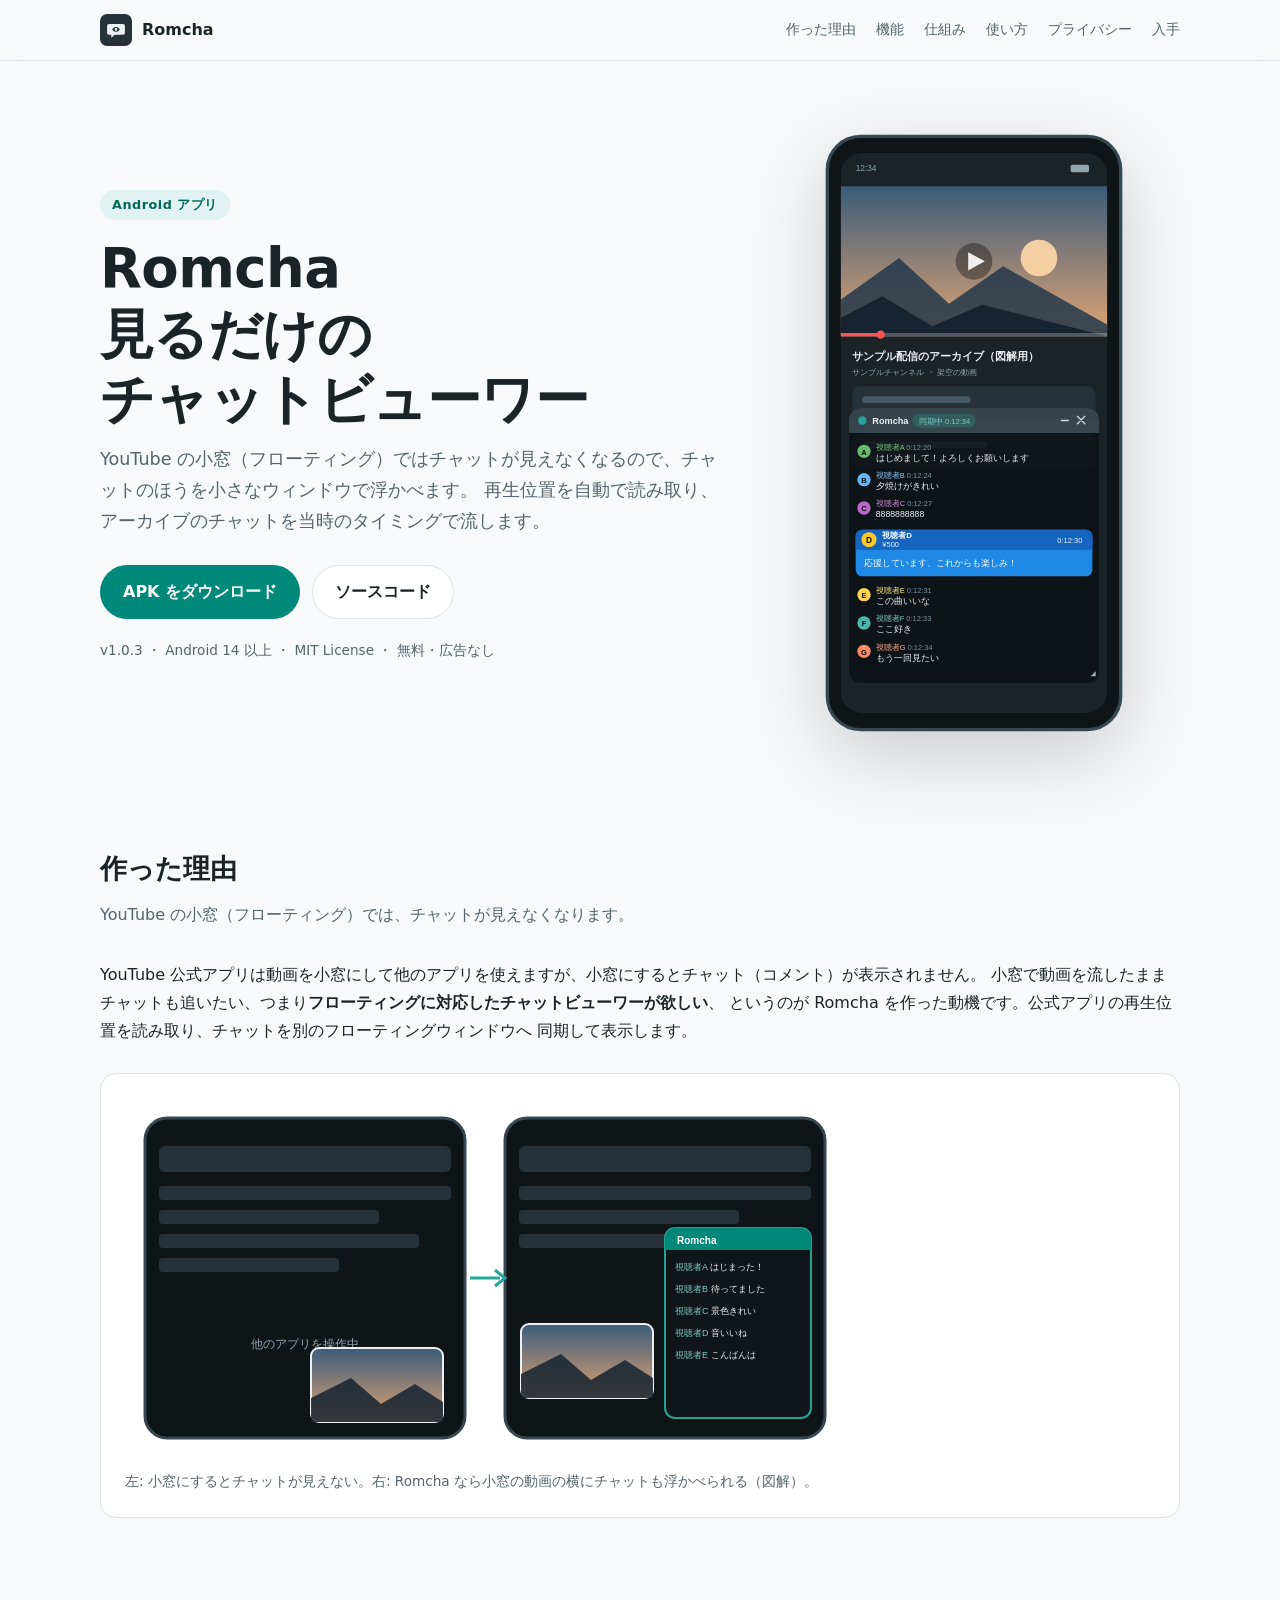
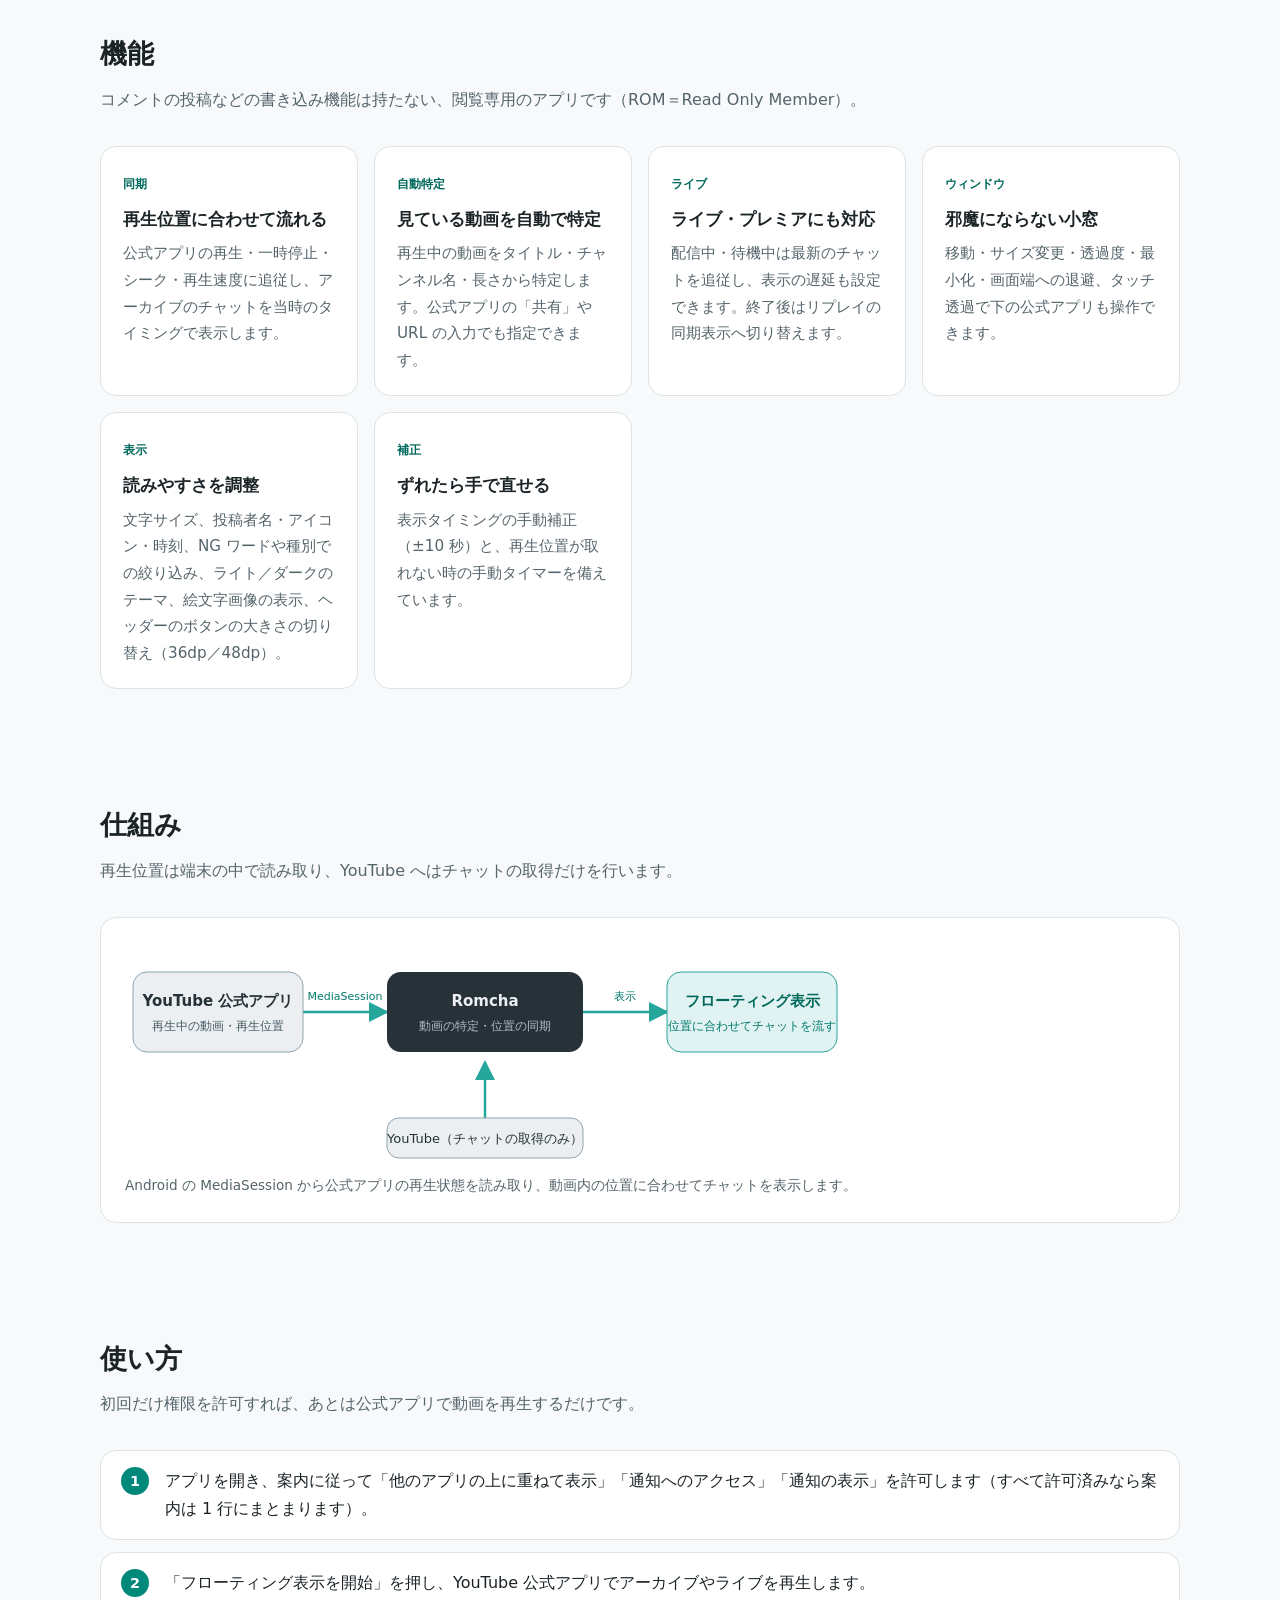
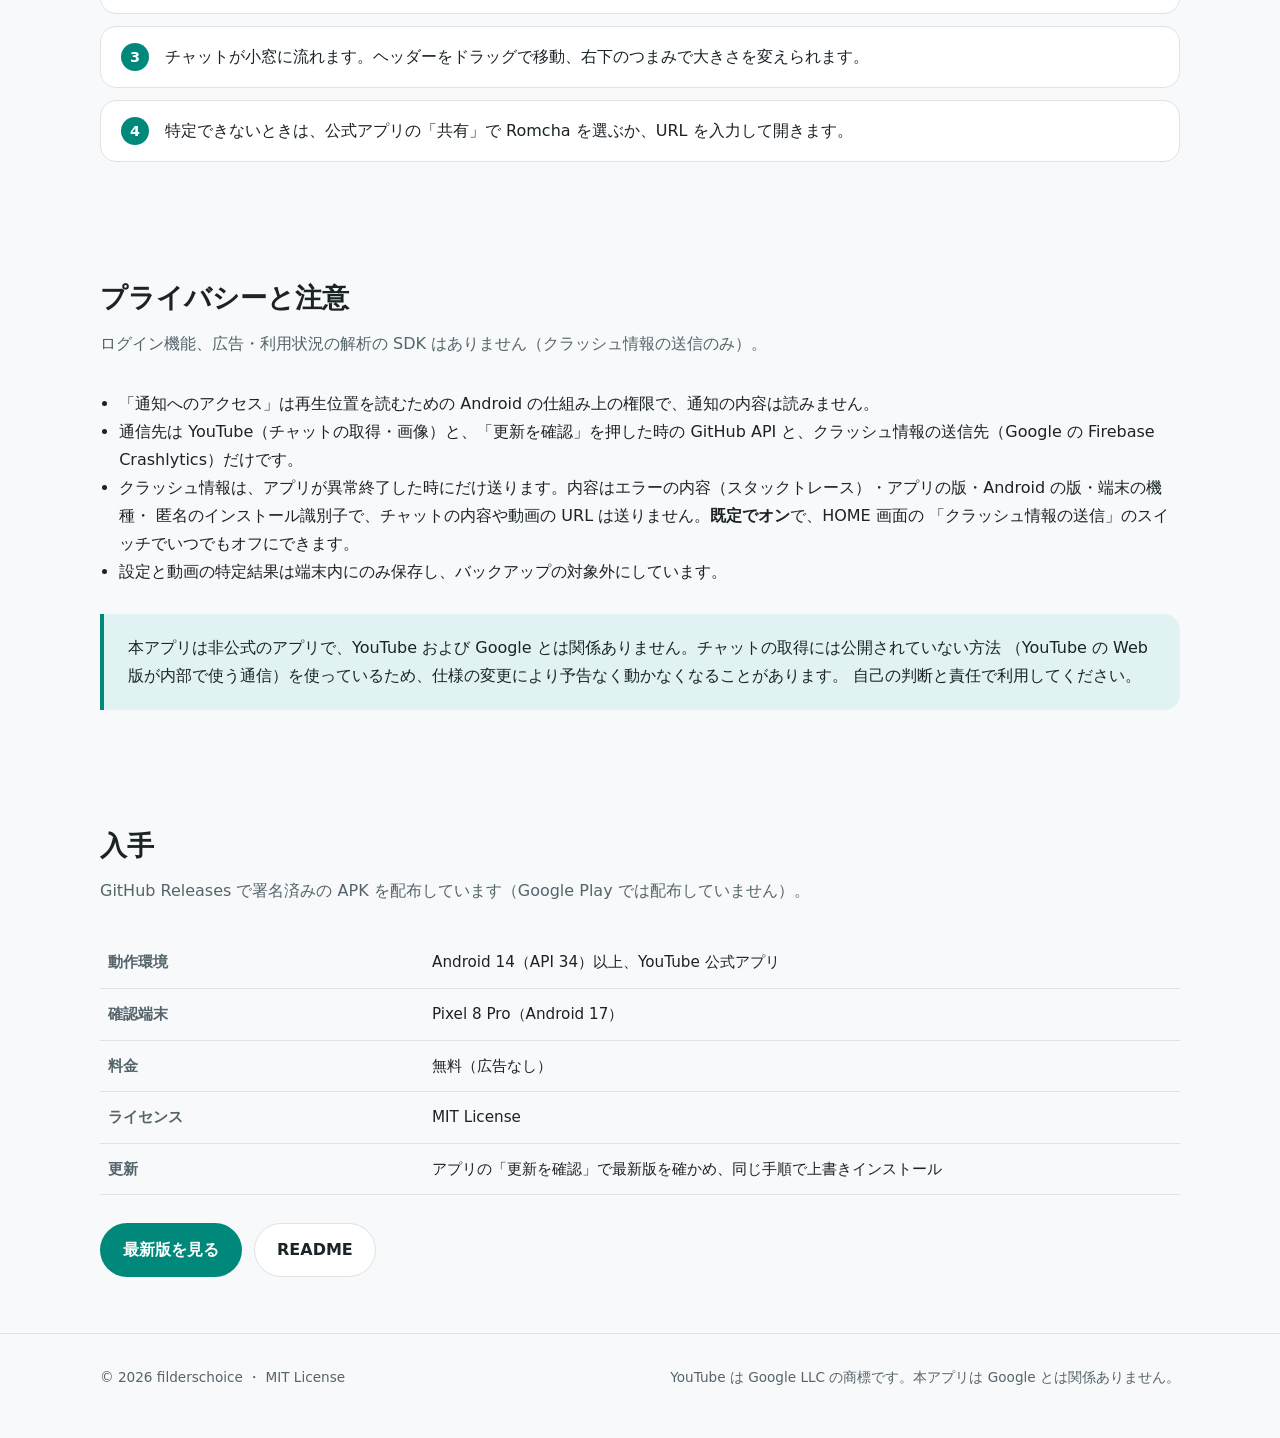
==== commit c61cf2bf: "feat: ✨ v1.0.3 の公開に向けて版と site のプライバシー欄を更新する 対象タスク: BL-092 版を 1.0.3（versionCode 10003）へ上げ、site・README" ====
--- a/index.html
+++ b/index.html
@@ -55,7 +55,7 @@
             <a class="button primary" href="https://github.com/filderschoice/romcha/releases/latest">APK をダウンロード</a>
             <a class="button" href="https://github.com/filderschoice/romcha">ソースコード</a>
           </div>
-          <p class="meta">v1.0.2 ・ Android 14 以上 ・ MIT License ・ 無料・広告なし</p>
+          <p class="meta">v1.0.3 ・ Android 14 以上 ・ MIT License ・ 無料・広告なし</p>
         </div>
         <div class="hero-visual">
           <img src="assets/screen.svg" alt="動画アプリの再生画面の上に、半透明のチャットウィンドウが重なり、動画の位置に合わせてチャットが流れている様子の図解（動画と投稿者名、チャットはすべて架空）" width="360" height="720">
@@ -156,11 +156,16 @@
     <section id="privacy">
       <div class="container">
         <h2>プライバシーと注意</h2>
-        <p class="section-lead">ログイン機能、解析・広告の SDK はありません。</p>
+        <p class="section-lead">ログイン機能、広告・利用状況の解析の SDK はありません（クラッシュ情報の送信のみ）。</p>
         <!-- TEMPLATE: プライバシー（箇条書き）と免責（notice） -->
         <ul class="plain-list">
           <li>「通知へのアクセス」は再生位置を読むための Android の仕組み上の権限で、通知の内容は読みません。</li>
-          <li>通信先は YouTube（チャットの取得・画像）と、「更新を確認」を押した時の GitHub API だけです。</li>
+          <li>通信先は YouTube（チャットの取得・画像）と、「更新を確認」を押した時の GitHub API と、クラッシュ情報の送信先（Google の Firebase Crashlytics）だけです。</li>
+          <li>
+            クラッシュ情報は、アプリが異常終了した時にだけ送ります。内容はエラーの内容（スタックトレース）・アプリの版・Android の版・端末の機種・
+            匿名のインストール識別子で、チャットの内容や動画の URL は送りません。<strong>既定でオン</strong>で、HOME 画面の
+            「クラッシュ情報の送信」のスイッチでいつでもオフにできます。
+          </li>
           <li>設定と動画の特定結果は端末内にのみ保存し、バックアップの対象外にしています。</li>
         </ul>
         <div class="notice spaced">
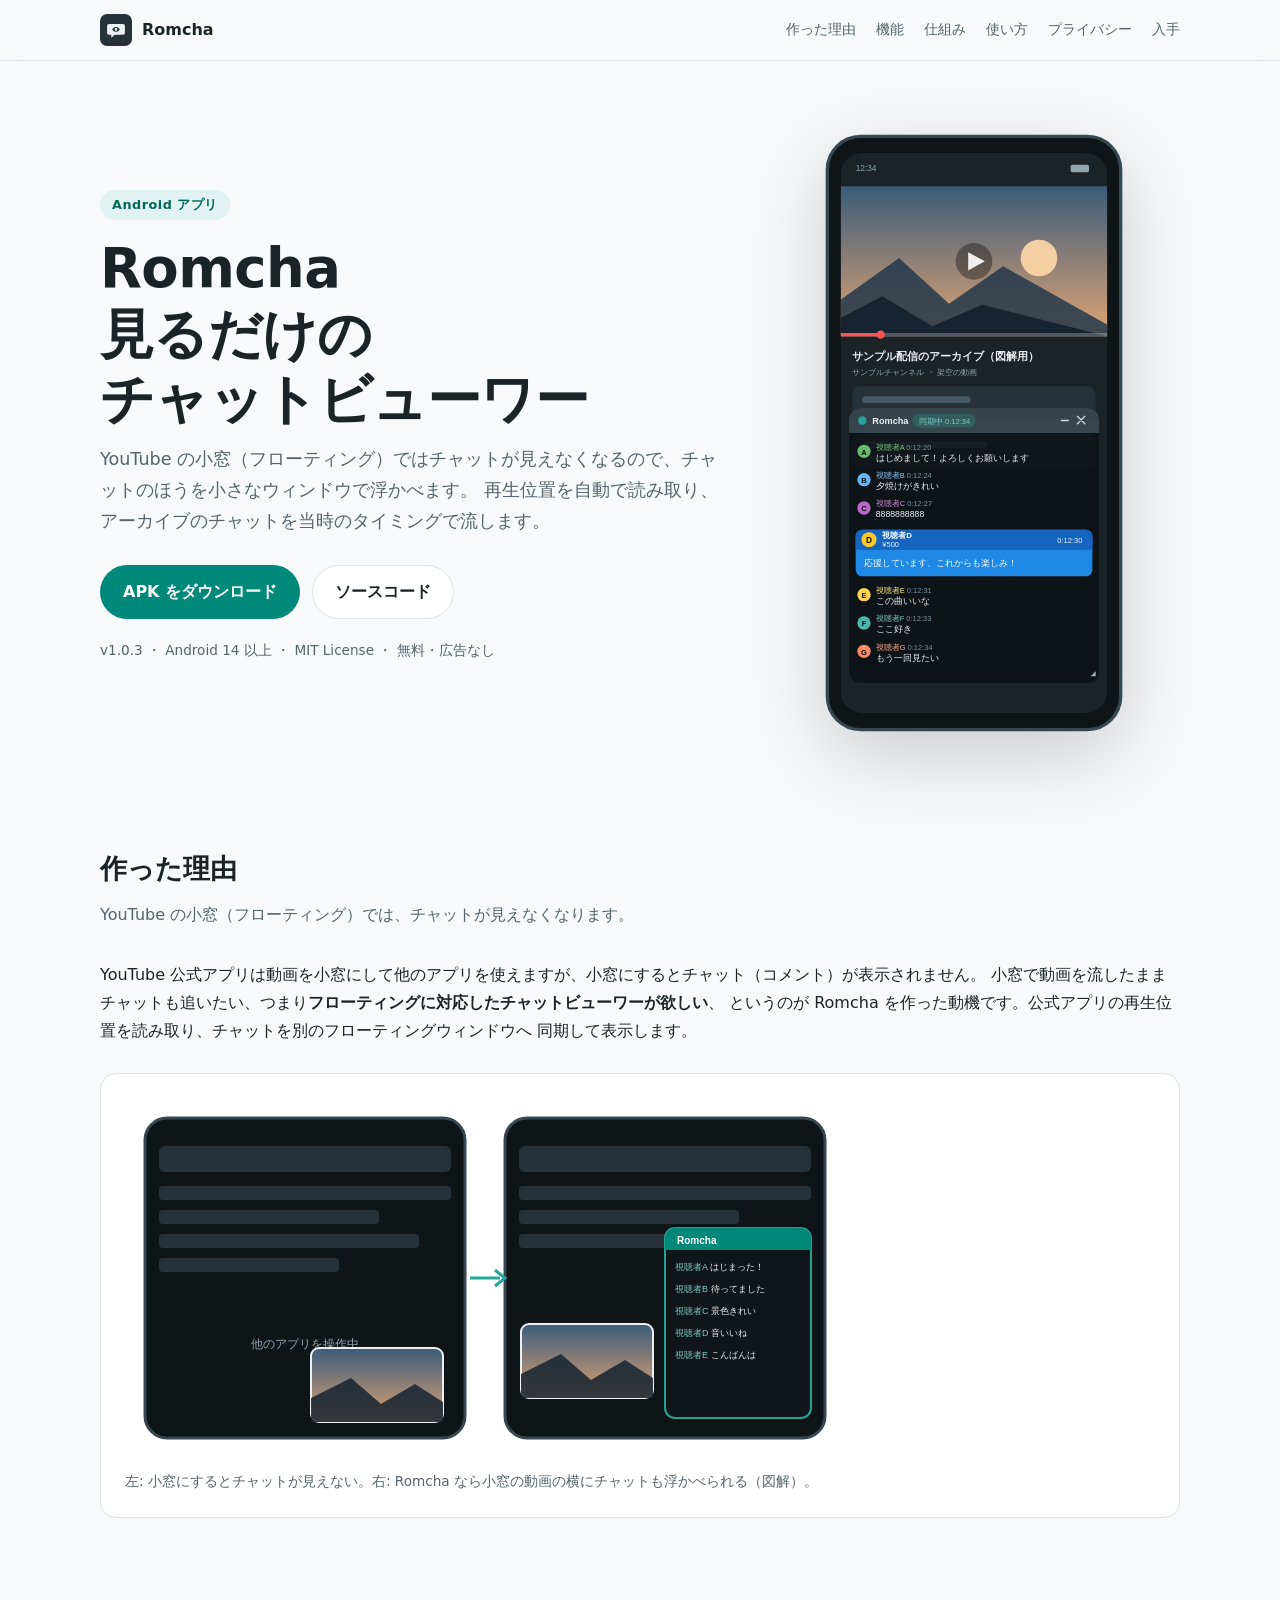
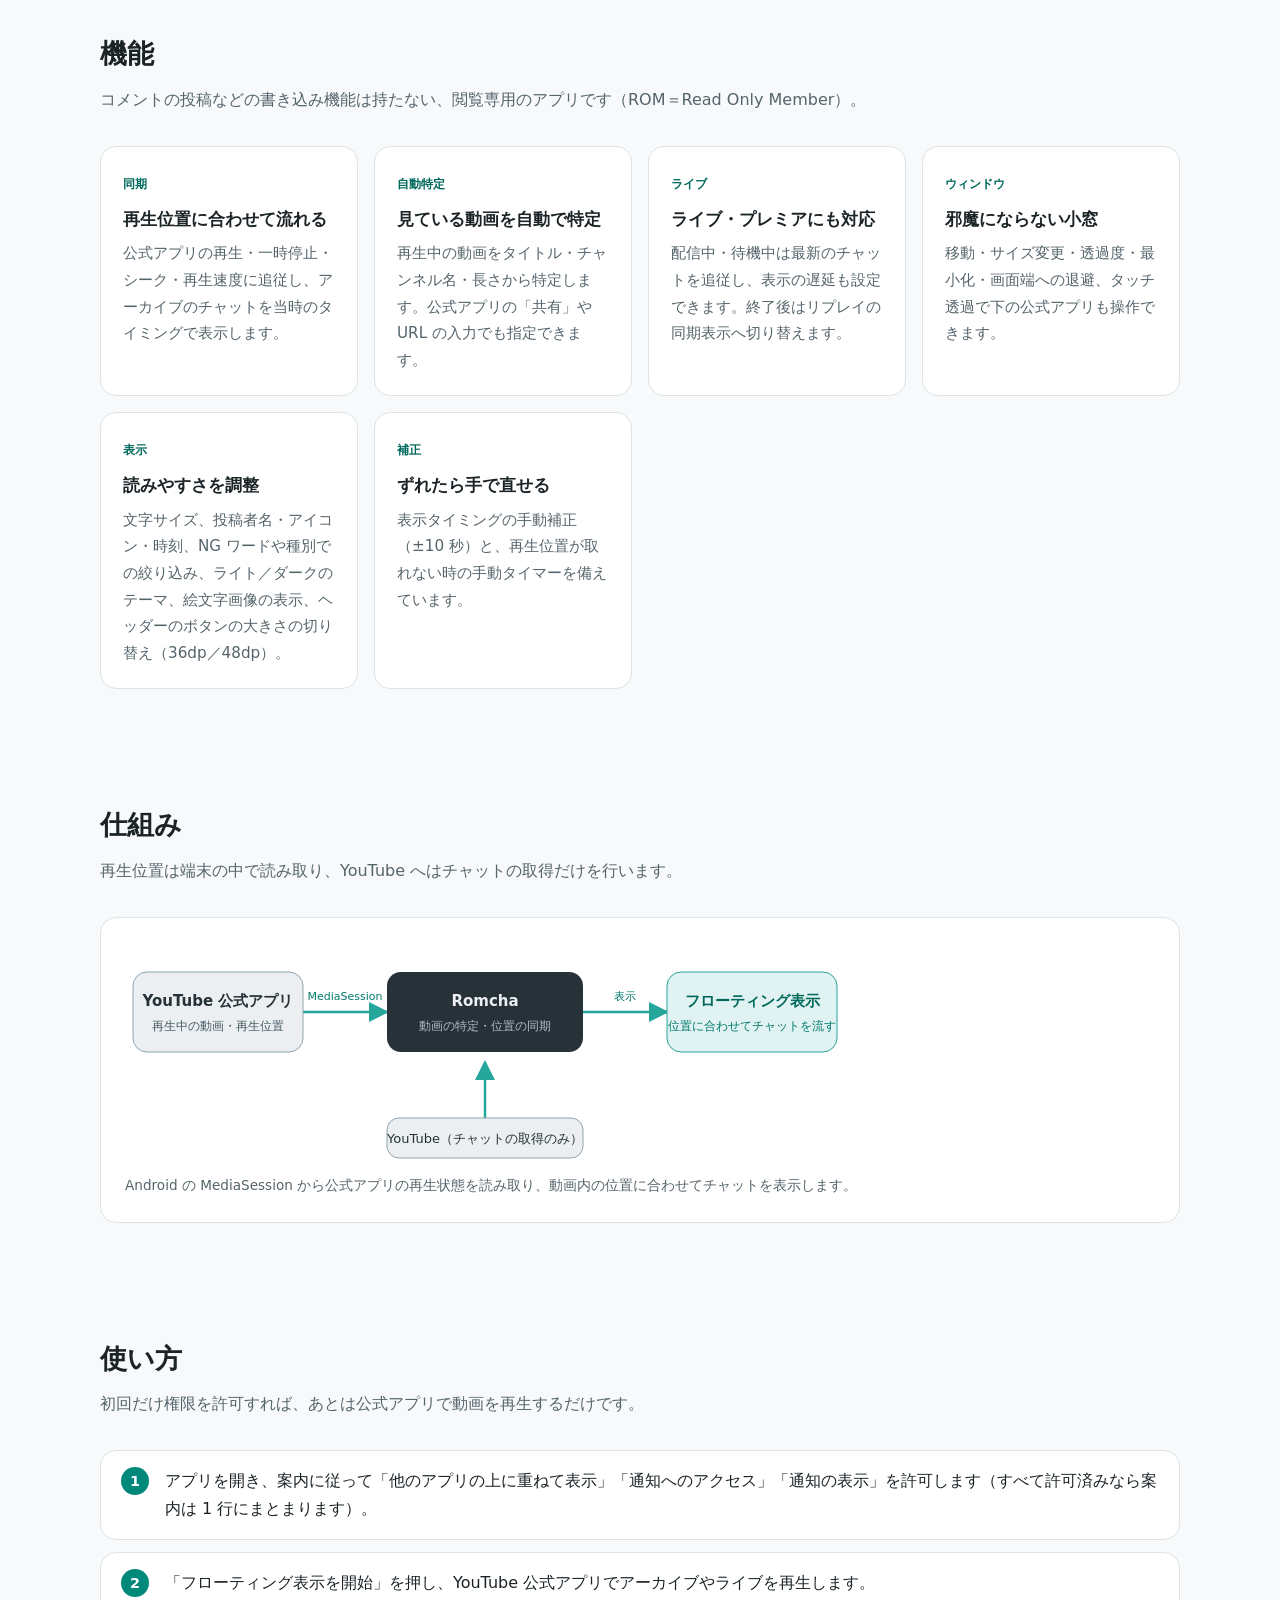
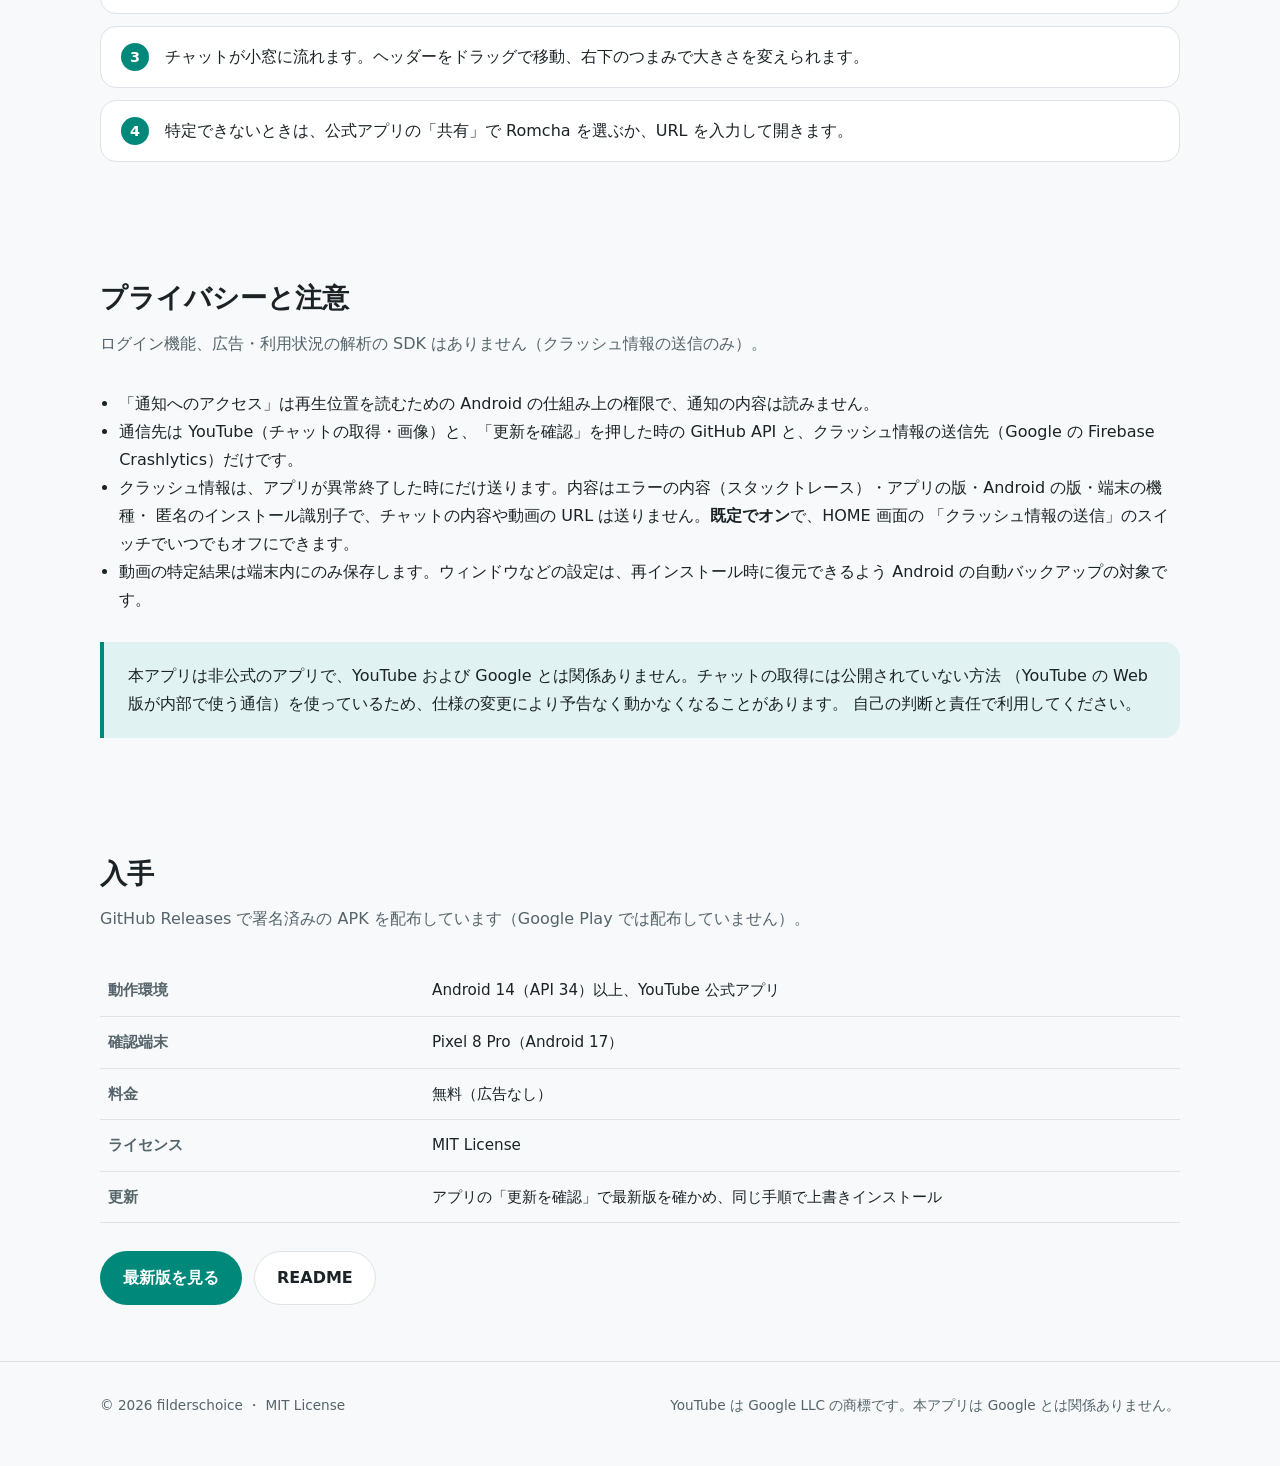
==== commit f39505bd: "feat: 設定のバックアップ・初期化の追加と不具合修正 (BL-094 / BL-095 / BL-097 / BL-098 / BL-099 / BL-100) (#20) * fix: 🐛 横画" ====
--- a/index.html
+++ b/index.html
@@ -166,7 +166,7 @@
             匿名のインストール識別子で、チャットの内容や動画の URL は送りません。<strong>既定でオン</strong>で、HOME 画面の
             「クラッシュ情報の送信」のスイッチでいつでもオフにできます。
           </li>
-          <li>設定と動画の特定結果は端末内にのみ保存し、バックアップの対象外にしています。</li>
+          <li>動画の特定結果は端末内にのみ保存します。ウィンドウなどの設定は、再インストール時に復元できるよう Android の自動バックアップの対象です。</li>
         </ul>
         <div class="notice spaced">
           <p>
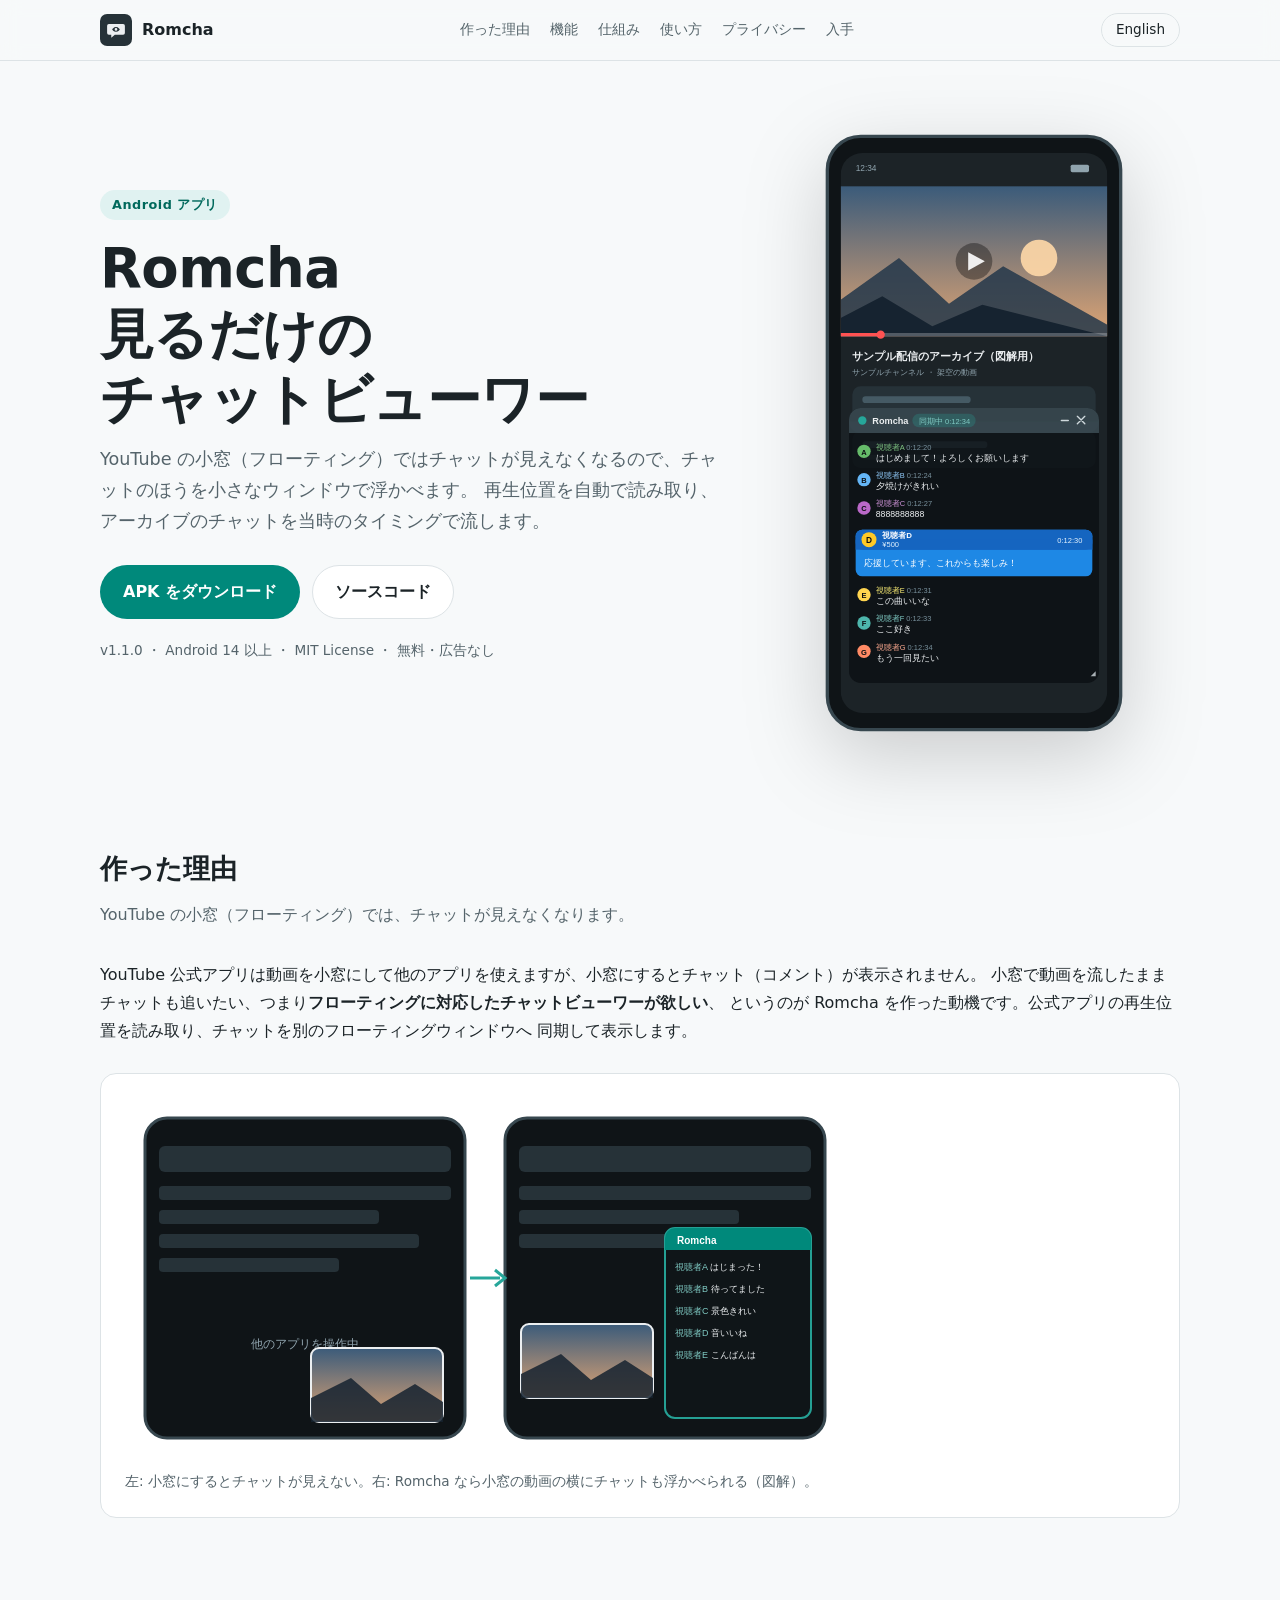
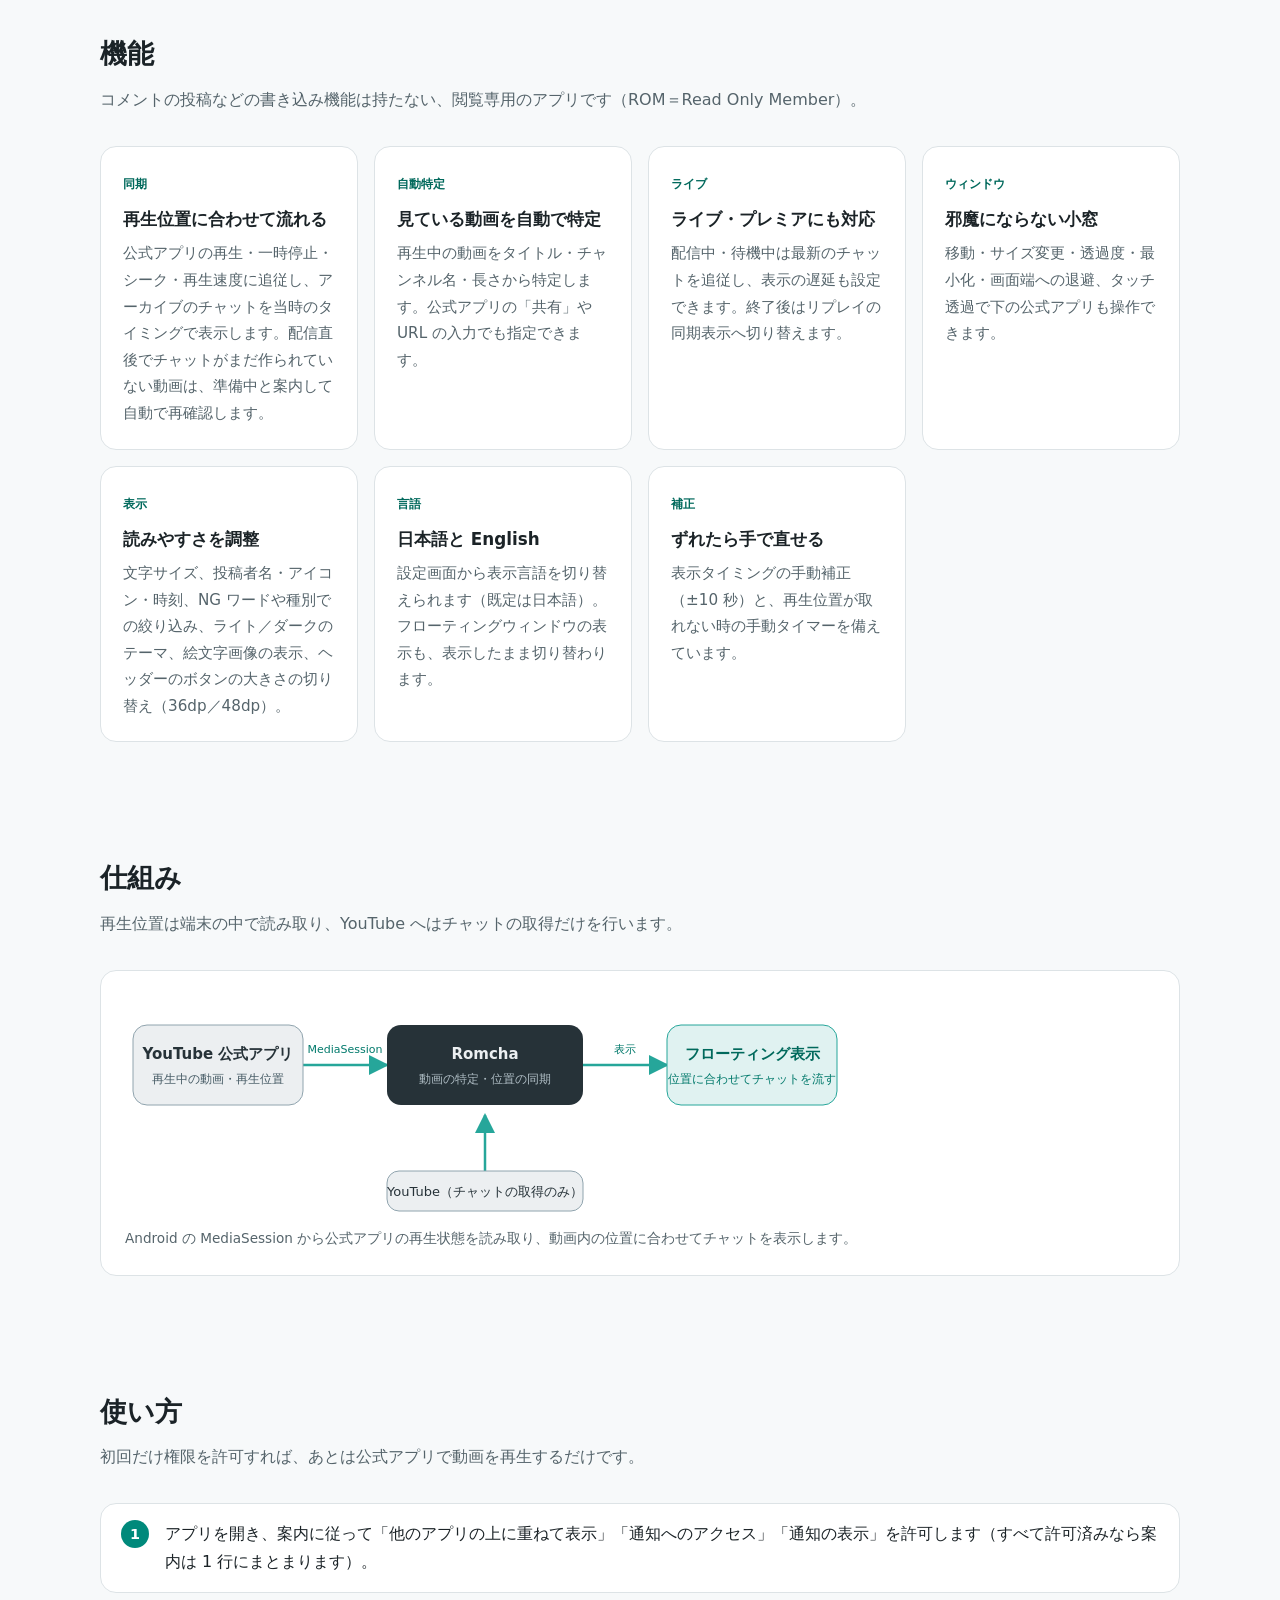
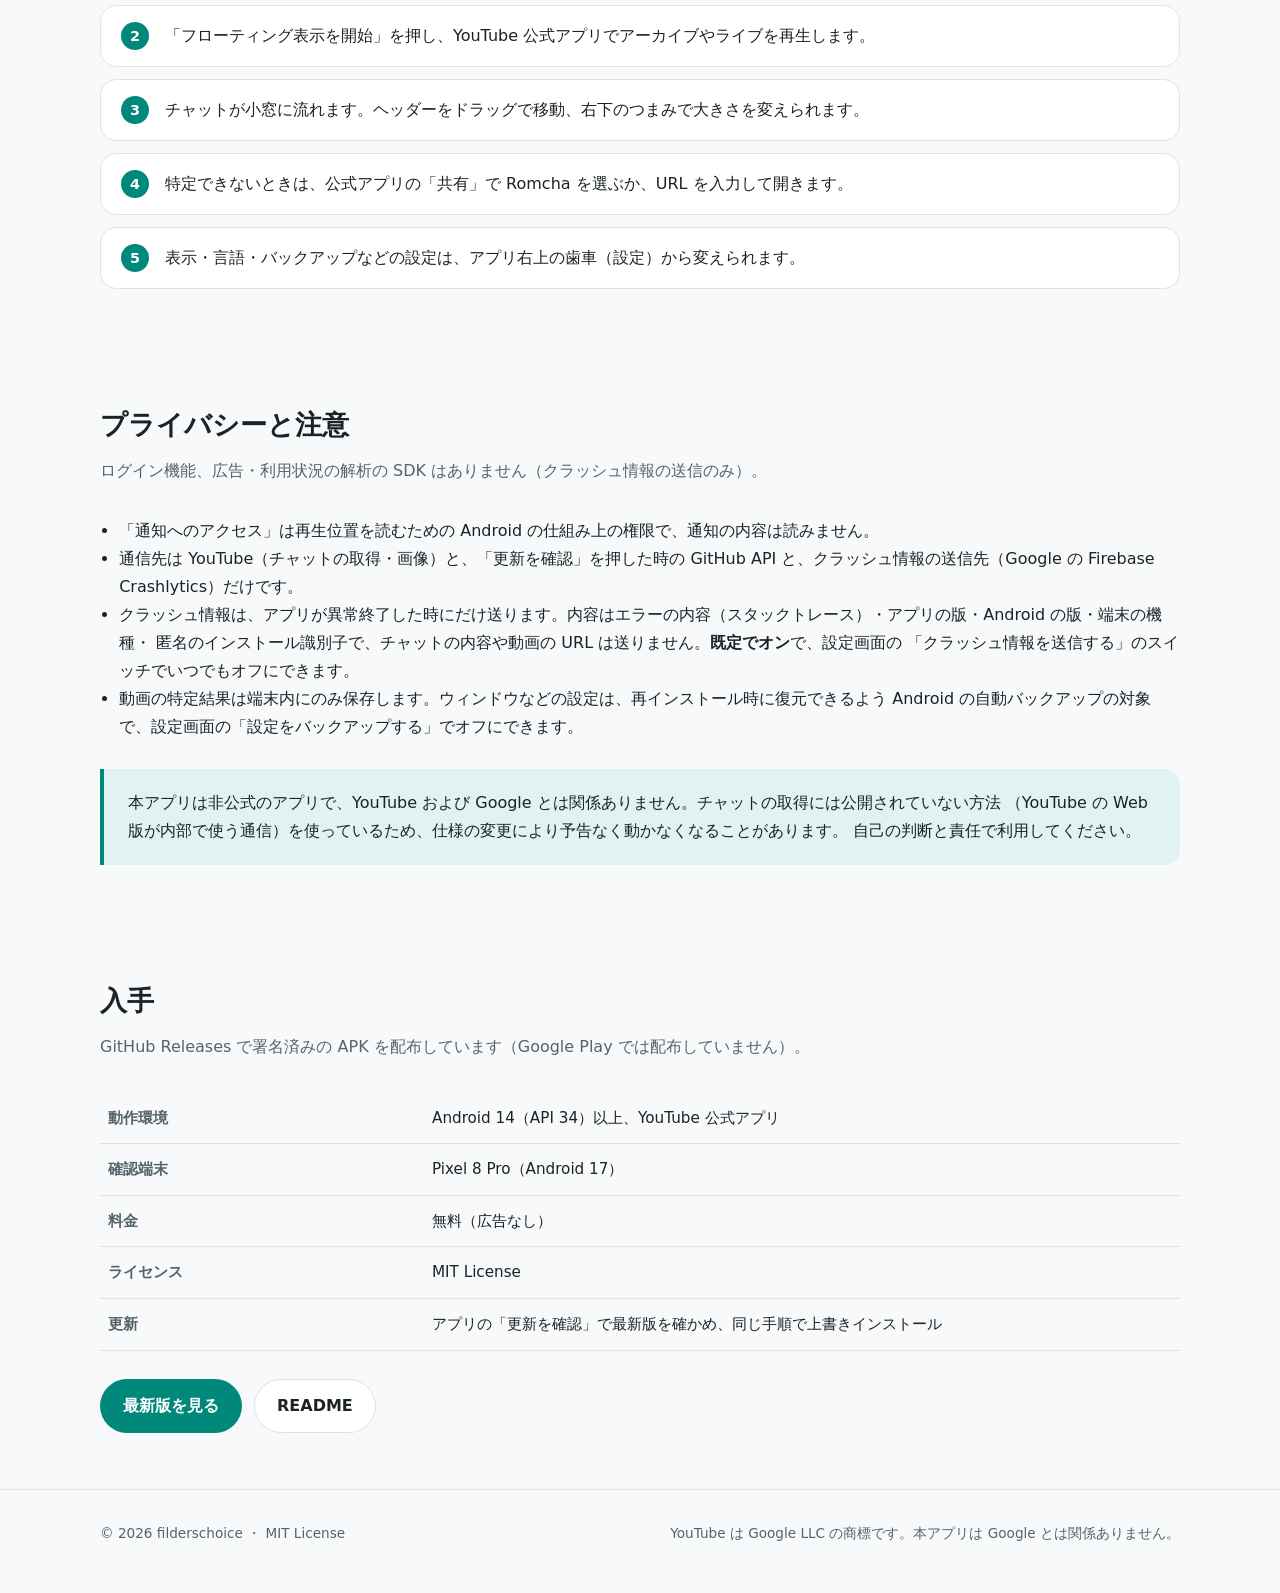
==== commit 52d0c249: "feat: 設定画面の再編・日英対応・Dependabot 対応と v1.1.0 のリリース準備 (BL-101〜BL-114) (#21) * feat: ✨ 設定のメニュー構成を見直し、歯車と三点" ====
--- a/index.html
+++ b/index.html
@@ -1,6 +1,8 @@
 <!doctype html>
 <!--
   アプリ紹介ポートフォリオ（テンプレート兼 Romcha 版）。使い方は site/README.md。
+  英語ページは en/index.html（このページの翻訳）。JavaScript を使わないため、言語の切り替えはヘッダーのリンクで行う。
+  このページを変えたら en/index.html も同じ内容に更新する。
   他アプリへ流用するときは「TEMPLATE:」の付いた箇所を差し替え、不要なセクションは丸ごと削除する。
   外部フォント・外部スクリプトは読み込まない（閲覧者の情報を第三者へ送らないため）。
 -->
@@ -16,6 +18,9 @@
   <!-- TEMPLATE: 公開URL（GitHub Pages）。公開しない場合は og:url と canonical を削除する -->
   <meta property="og:url" content="https://filderschoice.github.io/romcha/">
   <link rel="canonical" href="https://filderschoice.github.io/romcha/">
+  <link rel="alternate" hreflang="ja" href="https://filderschoice.github.io/romcha/">
+  <link rel="alternate" hreflang="en" href="https://filderschoice.github.io/romcha/en/index.html">
+  <link rel="alternate" hreflang="x-default" href="https://filderschoice.github.io/romcha/">
   <meta property="og:title" content="Romcha（ロムチャ）">
   <meta property="og:description" content="YouTube 公式アプリと同期する、見るだけのフローティングチャットビューワー（Android）">
   <link rel="icon" href="assets/icon.svg" type="image/svg+xml">
@@ -36,6 +41,7 @@
         <a href="#privacy">プライバシー</a>
         <a href="#download">入手</a>
       </nav>
+      <a class="lang-switch" href="en/index.html" hreflang="en" lang="en">English</a>
     </div>
   </header>
 
@@ -55,7 +61,7 @@
             <a class="button primary" href="https://github.com/filderschoice/romcha/releases/latest">APK をダウンロード</a>
             <a class="button" href="https://github.com/filderschoice/romcha">ソースコード</a>
           </div>
-          <p class="meta">v1.0.3 ・ Android 14 以上 ・ MIT License ・ 無料・広告なし</p>
+          <p class="meta">v1.1.0 ・ Android 14 以上 ・ MIT License ・ 無料・広告なし</p>
         </div>
         <div class="hero-visual">
           <img src="assets/screen.svg" alt="動画アプリの再生画面の上に、半透明のチャットウィンドウが重なり、動画の位置に合わせてチャットが流れている様子の図解（動画と投稿者名、チャットはすべて架空）" width="360" height="720">
@@ -91,7 +97,7 @@
           <li class="card">
             <span class="tag">同期</span>
             <h3>再生位置に合わせて流れる</h3>
-            <p>公式アプリの再生・一時停止・シーク・再生速度に追従し、アーカイブのチャットを当時のタイミングで表示します。</p>
+            <p>公式アプリの再生・一時停止・シーク・再生速度に追従し、アーカイブのチャットを当時のタイミングで表示します。配信直後でチャットがまだ作られていない動画は、準備中と案内して自動で再確認します。</p>
           </li>
           <li class="card">
             <span class="tag">自動特定</span>
@@ -112,6 +118,11 @@
             <span class="tag">表示</span>
             <h3>読みやすさを調整</h3>
             <p>文字サイズ、投稿者名・アイコン・時刻、NG ワードや種別での絞り込み、ライト／ダークのテーマ、絵文字画像の表示、ヘッダーのボタンの大きさの切り替え（36dp／48dp）。</p>
+          </li>
+          <li class="card">
+            <span class="tag">言語</span>
+            <h3>日本語と English</h3>
+            <p>設定画面から表示言語を切り替えられます（既定は日本語）。フローティングウィンドウの表示も、表示したまま切り替わります。</p>
           </li>
           <li class="card">
             <span class="tag">補正</span>
@@ -148,6 +159,7 @@
           <li>「フローティング表示を開始」を押し、YouTube 公式アプリでアーカイブやライブを再生します。</li>
           <li>チャットが小窓に流れます。ヘッダーをドラッグで移動、右下のつまみで大きさを変えられます。</li>
           <li>特定できないときは、公式アプリの「共有」で Romcha を選ぶか、URL を入力して開きます。</li>
+          <li>表示・言語・バックアップなどの設定は、アプリ右上の歯車（設定）から変えられます。</li>
         </ol>
       </div>
     </section>
@@ -163,10 +175,10 @@
           <li>通信先は YouTube（チャットの取得・画像）と、「更新を確認」を押した時の GitHub API と、クラッシュ情報の送信先（Google の Firebase Crashlytics）だけです。</li>
           <li>
             クラッシュ情報は、アプリが異常終了した時にだけ送ります。内容はエラーの内容（スタックトレース）・アプリの版・Android の版・端末の機種・
-            匿名のインストール識別子で、チャットの内容や動画の URL は送りません。<strong>既定でオン</strong>で、HOME 画面の
-            「クラッシュ情報の送信」のスイッチでいつでもオフにできます。
-          </li>
-          <li>動画の特定結果は端末内にのみ保存します。ウィンドウなどの設定は、再インストール時に復元できるよう Android の自動バックアップの対象です。</li>
+            匿名のインストール識別子で、チャットの内容や動画の URL は送りません。<strong>既定でオン</strong>で、設定画面の
+            「クラッシュ情報を送信する」のスイッチでいつでもオフにできます。
+          </li>
+          <li>動画の特定結果は端末内にのみ保存します。ウィンドウなどの設定は、再インストール時に復元できるよう Android の自動バックアップの対象で、設定画面の「設定をバックアップする」でオフにできます。</li>
         </ul>
         <div class="notice spaced">
           <p>
--- a/style.css
+++ b/style.css
@@ -114,6 +114,23 @@
 
 .nav a:hover {
   color: var(--text);
+}
+
+/* 言語の切り替え（JavaScript を使わず、もう一方の言語のページへのリンクにする）。スマホ幅でもナビゲーションと違って隠さない */
+.lang-switch {
+  flex: none;
+  font-size: 0.85rem;
+  color: var(--text);
+  text-decoration: none;
+  white-space: nowrap;
+  border: 1px solid var(--border);
+  border-radius: 999px;
+  padding: 4px 14px;
+}
+
+.lang-switch:hover {
+  border-color: var(--accent);
+  color: var(--accent-strong);
 }
 
 /* ---- ヒーロー ---- */
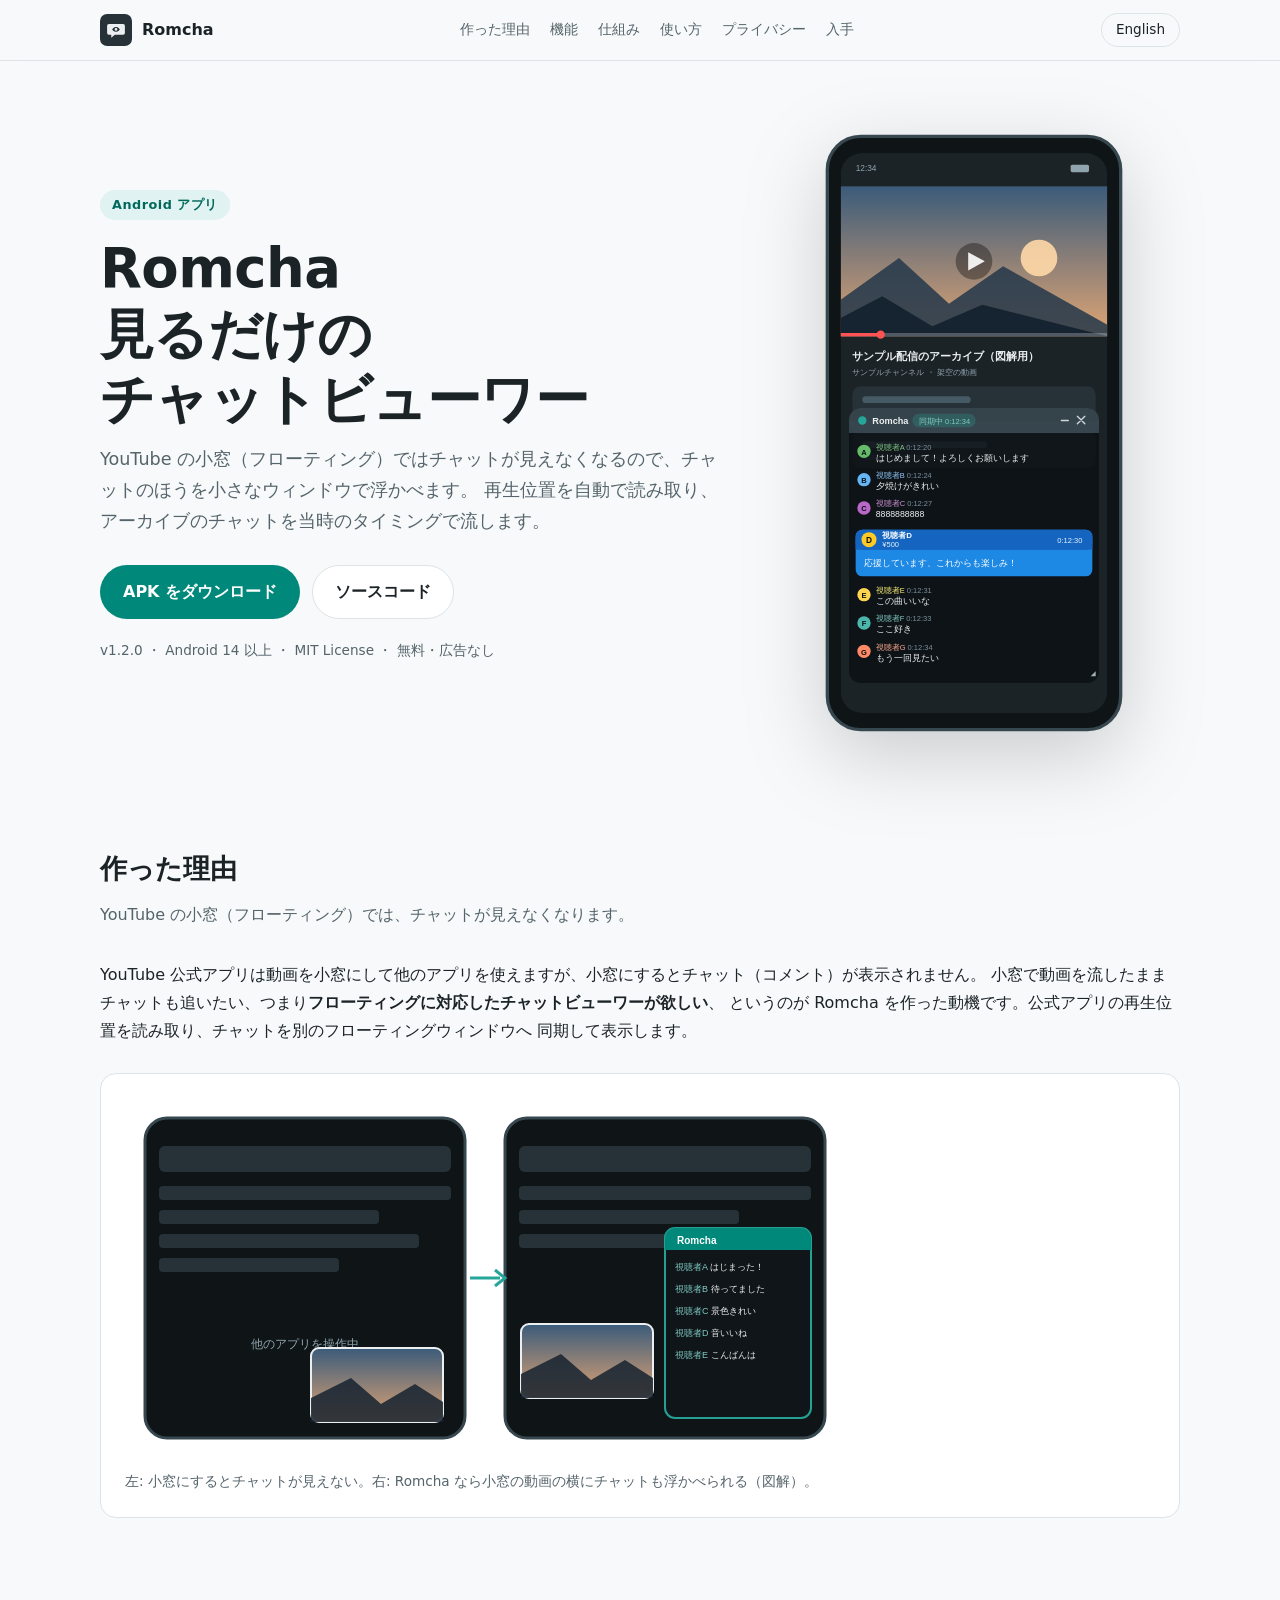
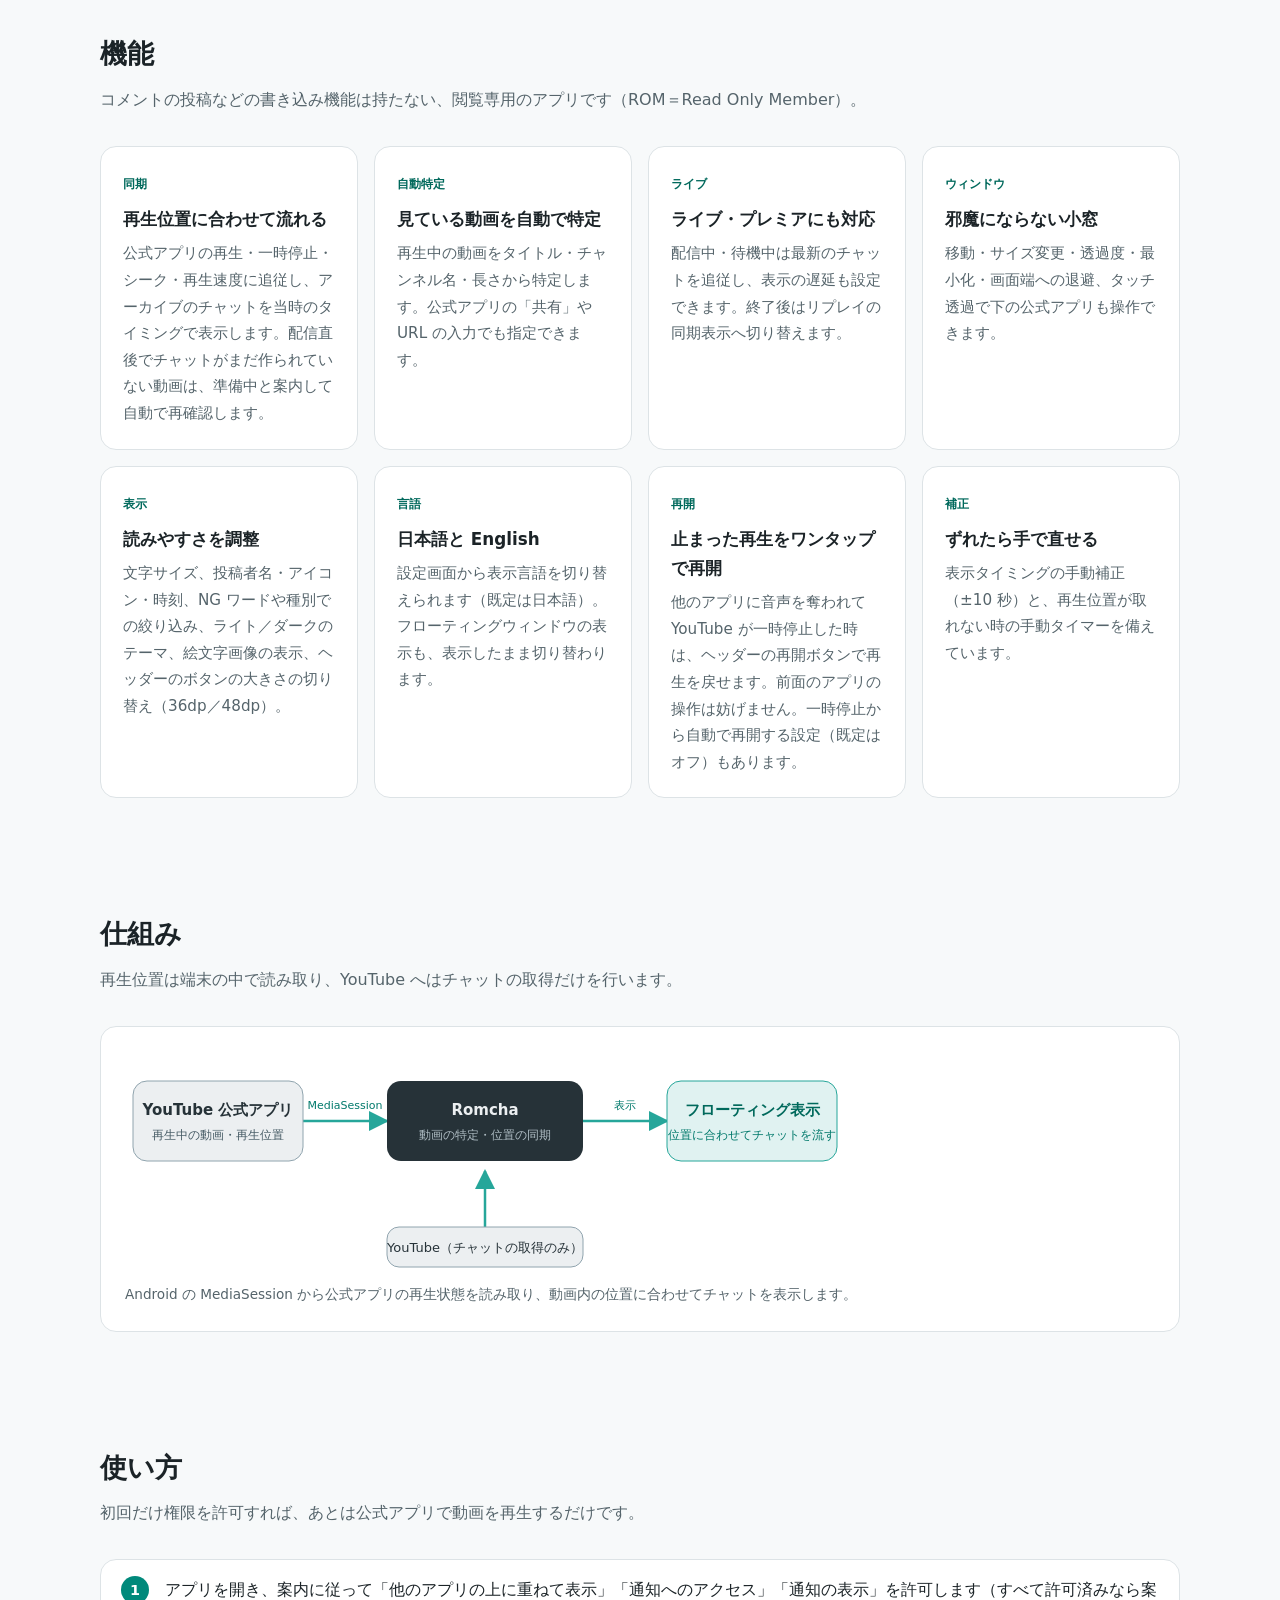
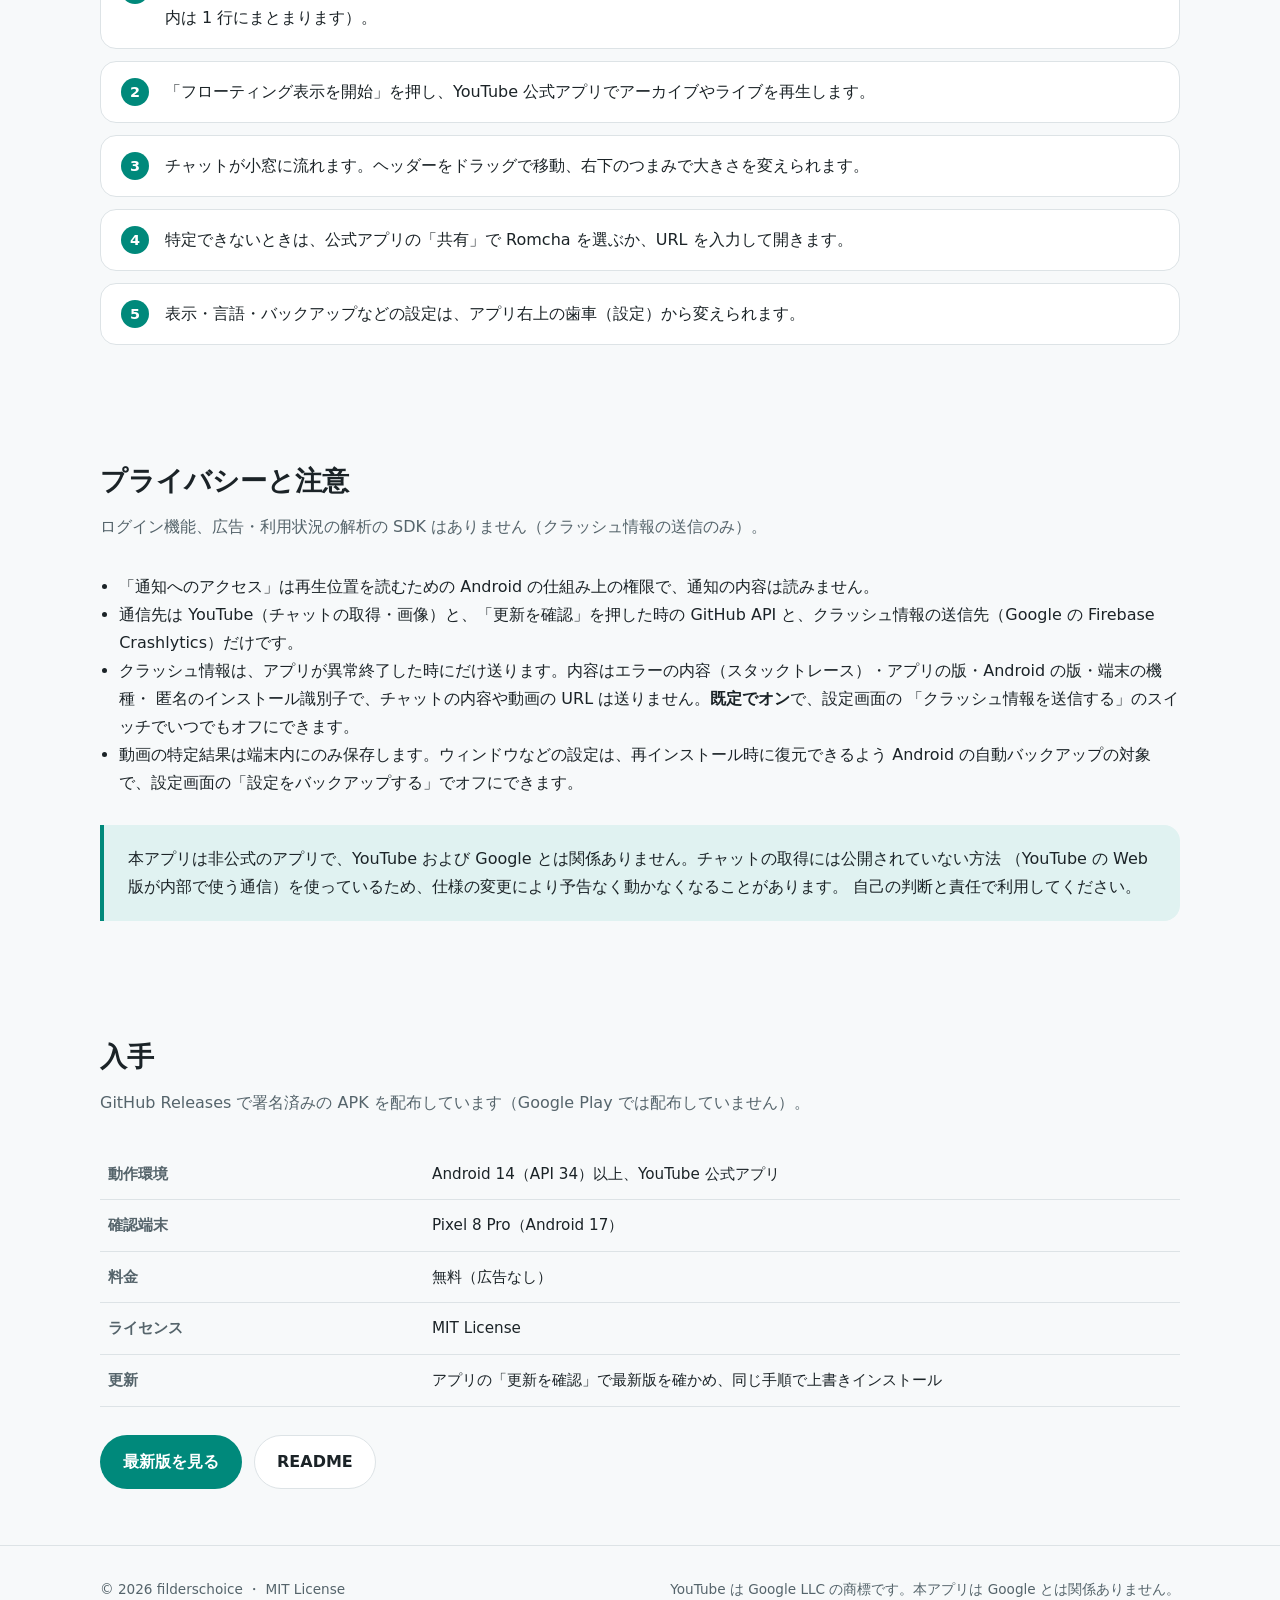
==== commit 0ba6dc81: "chore: v1.2.0 のリリース準備と再開機能の案内の反映 (#27) * chore: 🔖 v1.2.0 へ版を更新する (versionCode 10200)  * docs: 📝 v1.2" ====
--- a/index.html
+++ b/index.html
@@ -61,7 +61,7 @@
             <a class="button primary" href="https://github.com/filderschoice/romcha/releases/latest">APK をダウンロード</a>
             <a class="button" href="https://github.com/filderschoice/romcha">ソースコード</a>
           </div>
-          <p class="meta">v1.1.0 ・ Android 14 以上 ・ MIT License ・ 無料・広告なし</p>
+          <p class="meta">v1.2.0 ・ Android 14 以上 ・ MIT License ・ 無料・広告なし</p>
         </div>
         <div class="hero-visual">
           <img src="assets/screen.svg" alt="動画アプリの再生画面の上に、半透明のチャットウィンドウが重なり、動画の位置に合わせてチャットが流れている様子の図解（動画と投稿者名、チャットはすべて架空）" width="360" height="720">
@@ -123,6 +123,11 @@
             <span class="tag">言語</span>
             <h3>日本語と English</h3>
             <p>設定画面から表示言語を切り替えられます（既定は日本語）。フローティングウィンドウの表示も、表示したまま切り替わります。</p>
+          </li>
+          <li class="card">
+            <span class="tag">再開</span>
+            <h3>止まった再生をワンタップで再開</h3>
+            <p>他のアプリに音声を奪われて YouTube が一時停止した時は、ヘッダーの再開ボタンで再生を戻せます。前面のアプリの操作は妨げません。一時停止から自動で再開する設定（既定はオフ）もあります。</p>
           </li>
           <li class="card">
             <span class="tag">補正</span>
